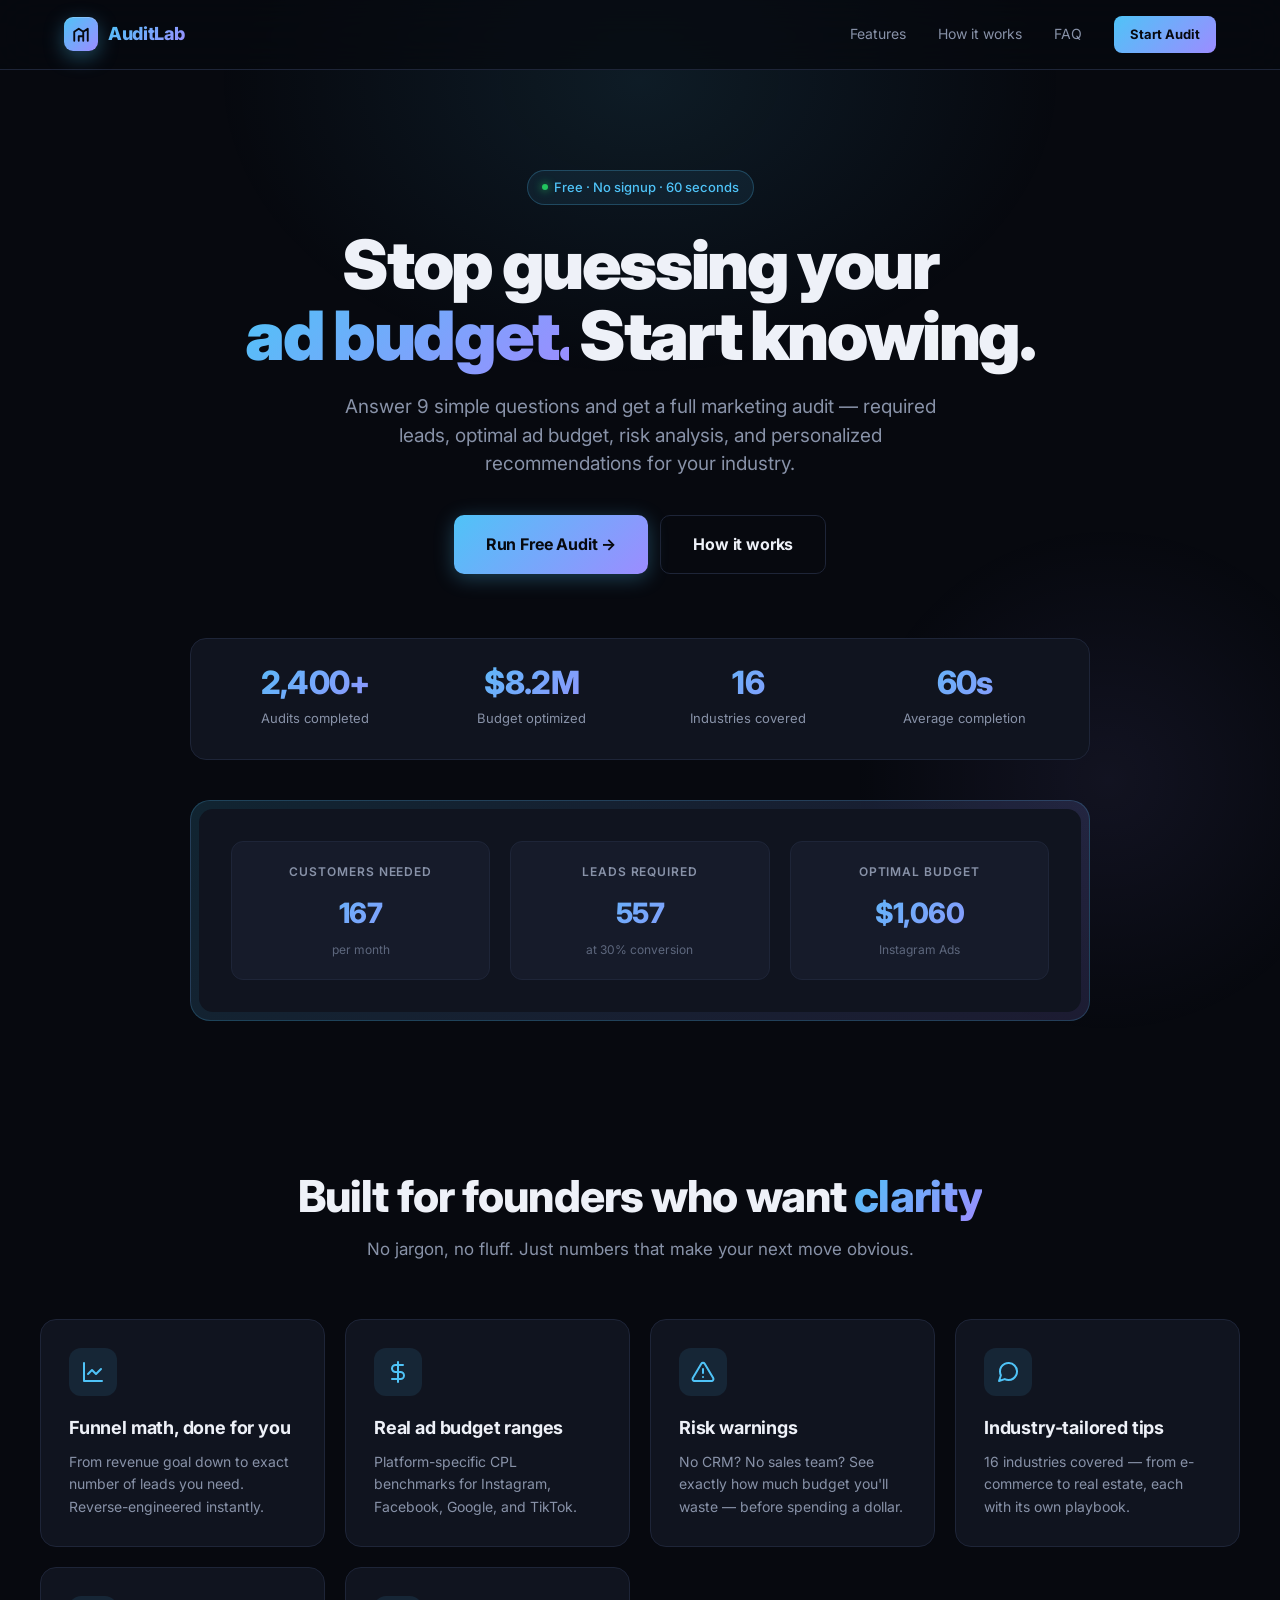
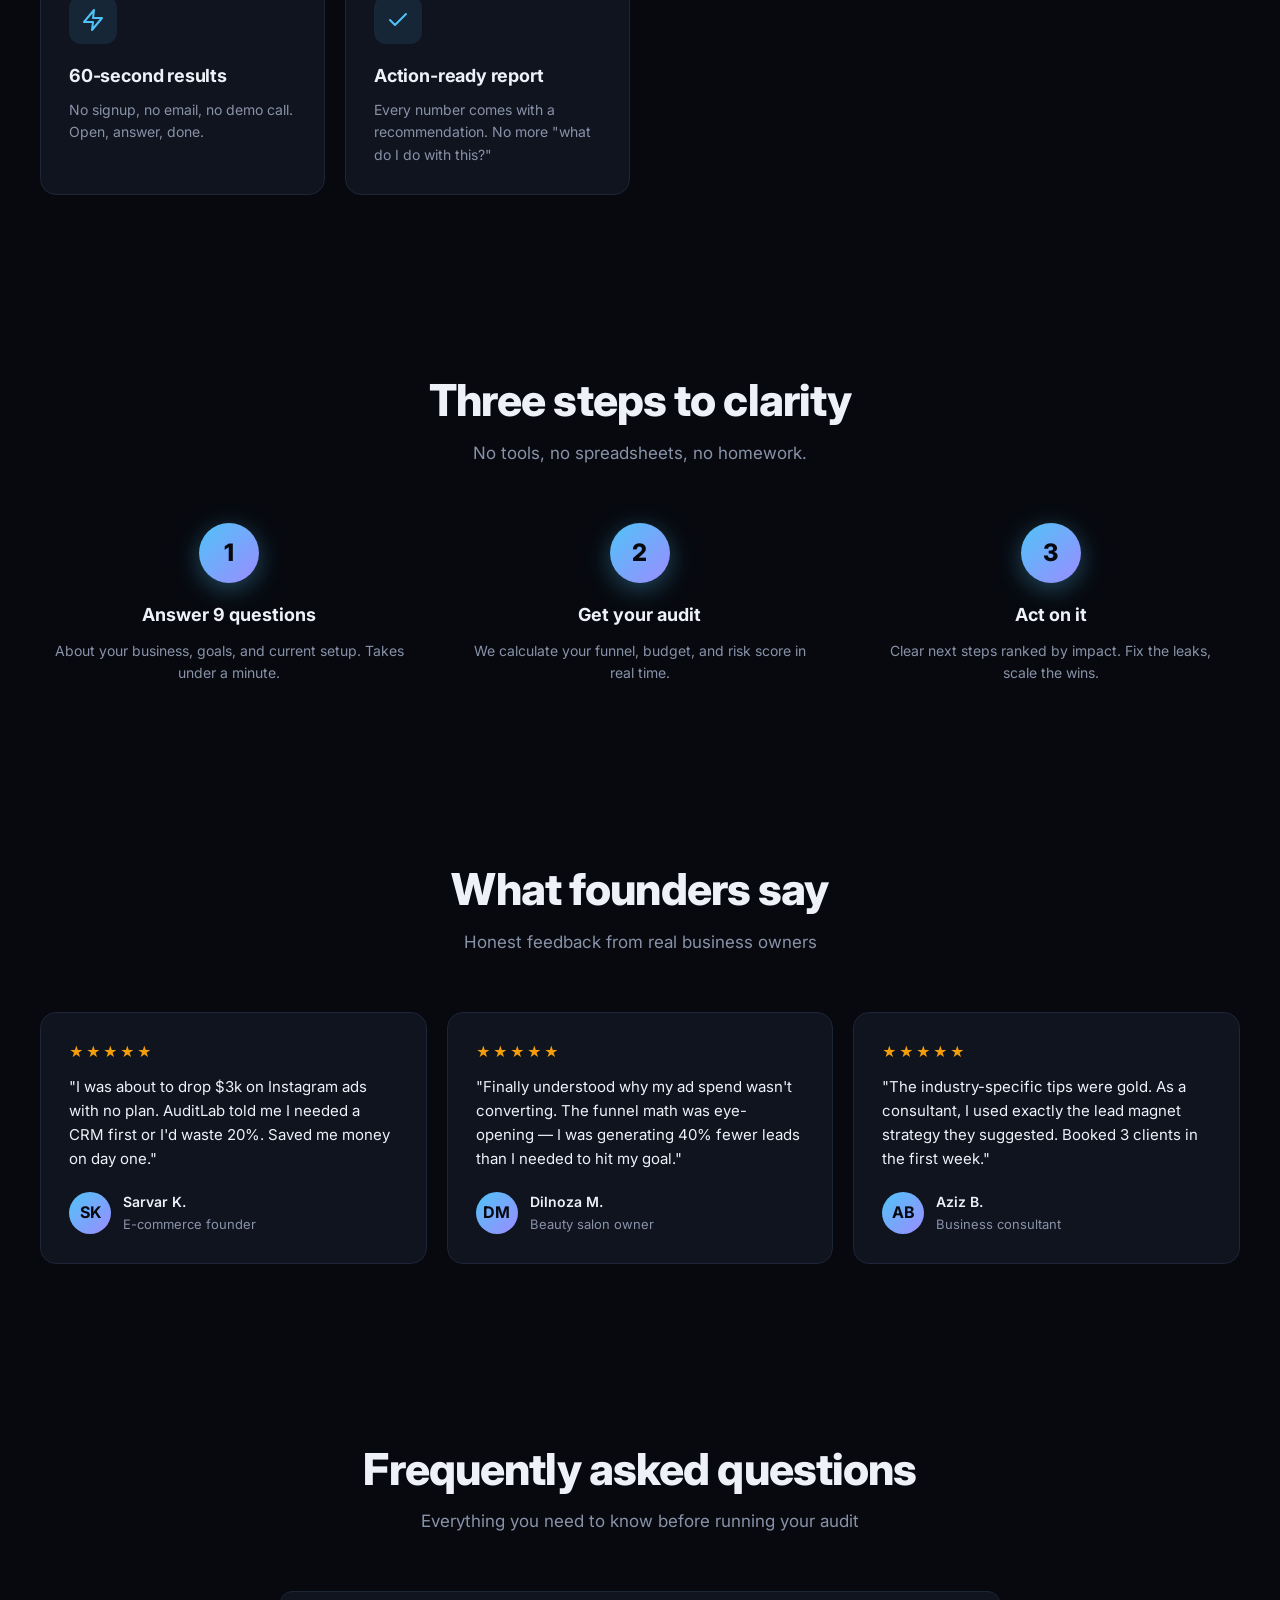
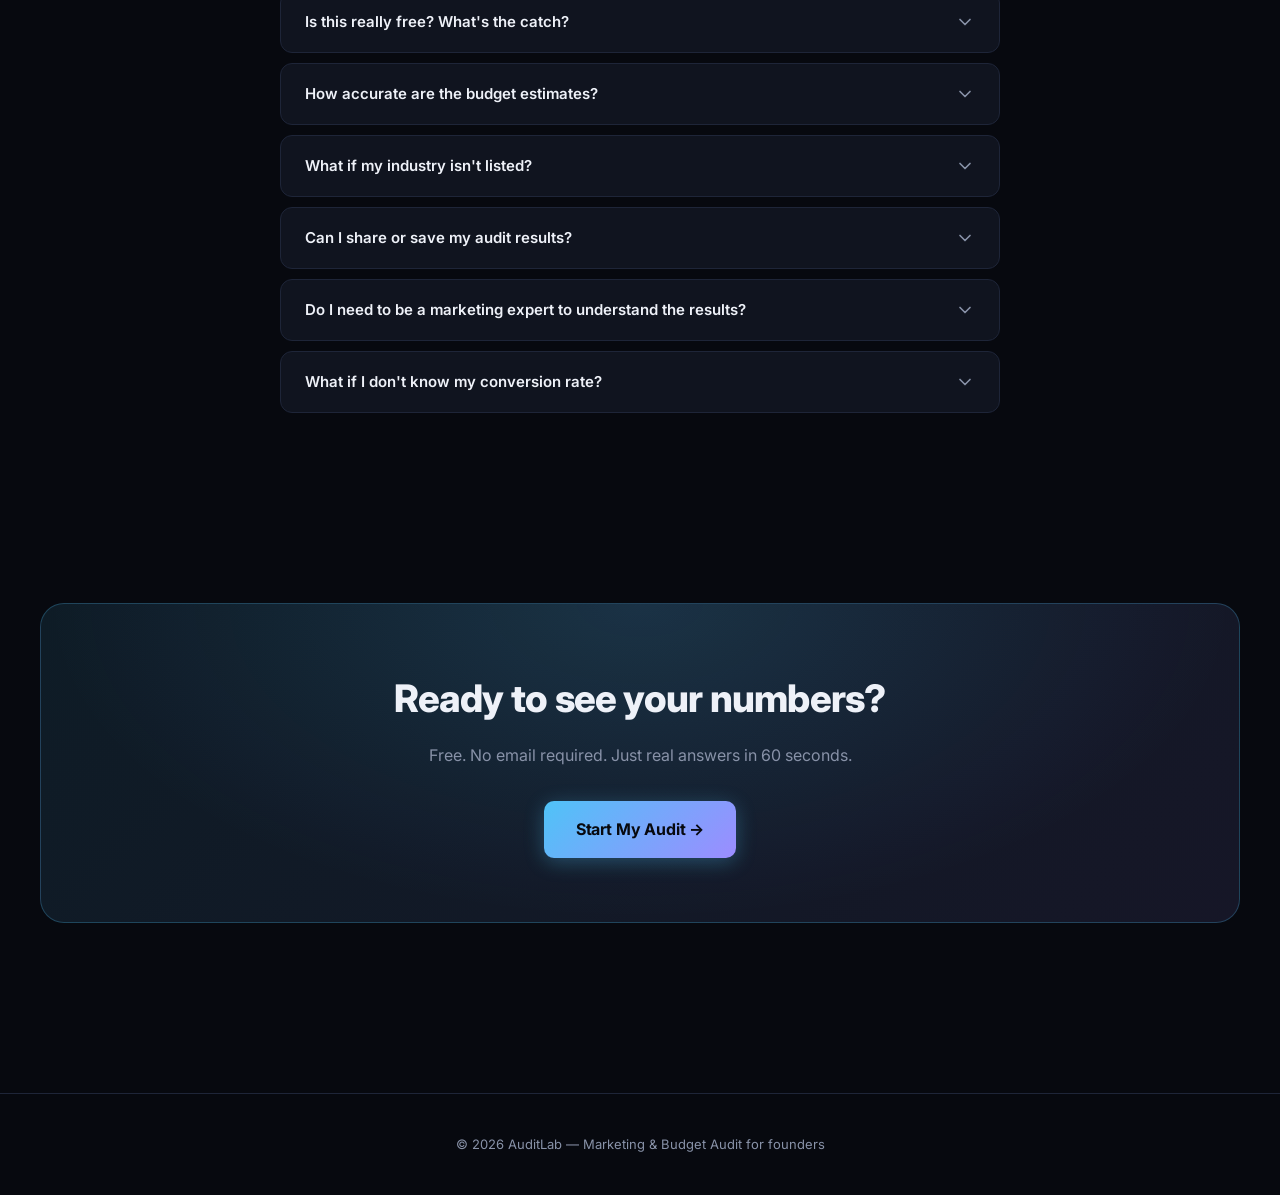
==== index.html @ 13e2a781 "Initial commit: AuditLab marketing audit tool" ====
<!DOCTYPE html>
<html lang="en">
<head>
<meta charset="UTF-8" />
<meta name="viewport" content="width=device-width, initial-scale=1.0" />
<title>AuditLab — Marketing & Budget Audit for Founders</title>
<meta name="description" content="Get a data-driven marketing audit in 60 seconds. Know exactly how many leads you need and what your ad budget should be." />
<link rel="stylesheet" href="styles.css" />
</head>
<body>

<header>
  <div class="nav">
    <a href="index.html" class="logo">
      <span class="logo-mark">
        <svg width="18" height="18" viewBox="0 0 24 24" fill="none">
          <path d="M3 21V9l6-4 6 4v12M9 21v-6h6v6M15 9l6-4v16" stroke="#07090f" stroke-width="2.5" stroke-linecap="round" stroke-linejoin="round"/>
        </svg>
      </span>
      <span class="logo-text">AuditLab</span>
    </a>
    <nav class="nav-links">
      <a href="#features">Features</a>
      <a href="#how">How it works</a>
      <a href="#faq">FAQ</a>
      <a href="audit.html" class="nav-cta">Start Audit</a>
    </nav>
  </div>
</header>

<section class="hero container">
  <span class="badge"><span class="badge-dot"></span>Free · No signup · 60 seconds</span>
  <h1>Stop guessing your<br/><span class="gradient-text">ad budget.</span> Start knowing.</h1>
  <p>Answer 9 simple questions and get a full marketing audit — required leads, optimal ad budget, risk analysis, and personalized recommendations for your industry.</p>
  <div class="hero-cta">
    <a href="audit.html" class="btn btn-lg">Run Free Audit →</a>
    <a href="#how" class="btn btn-ghost btn-lg">How it works</a>
  </div>

  <div class="stats-bar reveal">
    <div class="stat-item">
      <span class="stat-num">2,400+</span>
      <span class="stat-label">Audits completed</span>
    </div>
    <div class="stat-item">
      <span class="stat-num">$8.2M</span>
      <span class="stat-label">Budget optimized</span>
    </div>
    <div class="stat-item">
      <span class="stat-num">16</span>
      <span class="stat-label">Industries covered</span>
    </div>
    <div class="stat-item">
      <span class="stat-num">60s</span>
      <span class="stat-label">Average completion</span>
    </div>
  </div>

  <div class="hero-preview reveal">
    <div class="hero-preview-inner">
      <div class="preview-stat">
        <div class="preview-stat-label">Customers needed</div>
        <div class="preview-stat-value gradient">167</div>
        <div class="preview-stat-sub">per month</div>
      </div>
      <div class="preview-stat">
        <div class="preview-stat-label">Leads required</div>
        <div class="preview-stat-value gradient">557</div>
        <div class="preview-stat-sub">at 30% conversion</div>
      </div>
      <div class="preview-stat">
        <div class="preview-stat-label">Optimal budget</div>
        <div class="preview-stat-value gradient">$1,060</div>
        <div class="preview-stat-sub">Instagram Ads</div>
      </div>
    </div>
  </div>
</section>

<section id="features" class="section container">
  <div class="section-title reveal">
    <h2>Built for founders who want <span class="gradient-text">clarity</span></h2>
    <p>No jargon, no fluff. Just numbers that make your next move obvious.</p>
  </div>

  <div class="grid-3">
    <div class="feature-card reveal">
      <div class="feature-icon">
        <svg width="24" height="24" viewBox="0 0 24 24" fill="none"><path d="M3 3v18h18M7 14l4-4 4 4 5-5" stroke="currentColor" stroke-width="2" stroke-linecap="round" stroke-linejoin="round"/></svg>
      </div>
      <h3>Funnel math, done for you</h3>
      <p>From revenue goal down to exact number of leads you need. Reverse-engineered instantly.</p>
    </div>

    <div class="feature-card reveal">
      <div class="feature-icon">
        <svg width="24" height="24" viewBox="0 0 24 24" fill="none"><path d="M12 2v20M17 5H9.5a3.5 3.5 0 000 7h5a3.5 3.5 0 010 7H6" stroke="currentColor" stroke-width="2" stroke-linecap="round"/></svg>
      </div>
      <h3>Real ad budget ranges</h3>
      <p>Platform-specific CPL benchmarks for Instagram, Facebook, Google, and TikTok.</p>
    </div>

    <div class="feature-card reveal">
      <div class="feature-icon">
        <svg width="24" height="24" viewBox="0 0 24 24" fill="none"><path d="M12 9v4M12 17h.01M10.3 3.8L1.8 18a2 2 0 001.7 3h17a2 2 0 001.7-3L13.7 3.8a2 2 0 00-3.4 0z" stroke="currentColor" stroke-width="2" stroke-linecap="round" stroke-linejoin="round"/></svg>
      </div>
      <h3>Risk warnings</h3>
      <p>No CRM? No sales team? See exactly how much budget you'll waste — before spending a dollar.</p>
    </div>

    <div class="feature-card reveal">
      <div class="feature-icon">
        <svg width="24" height="24" viewBox="0 0 24 24" fill="none"><path d="M21 11.5a8.38 8.38 0 01-.9 3.8 8.5 8.5 0 01-7.6 4.7 8.38 8.38 0 01-3.8-.9L3 21l1.9-5.7a8.38 8.38 0 01-.9-3.8 8.5 8.5 0 014.7-7.6 8.38 8.38 0 013.8-.9h.5a8.48 8.48 0 018 8v.5z" stroke="currentColor" stroke-width="2" stroke-linecap="round" stroke-linejoin="round"/></svg>
      </div>
      <h3>Industry-tailored tips</h3>
      <p>16 industries covered — from e-commerce to real estate, each with its own playbook.</p>
    </div>

    <div class="feature-card reveal">
      <div class="feature-icon">
        <svg width="24" height="24" viewBox="0 0 24 24" fill="none"><path d="M13 2L3 14h9l-1 8 10-12h-9l1-8z" stroke="currentColor" stroke-width="2" stroke-linecap="round" stroke-linejoin="round"/></svg>
      </div>
      <h3>60-second results</h3>
      <p>No signup, no email, no demo call. Open, answer, done.</p>
    </div>

    <div class="feature-card reveal">
      <div class="feature-icon">
        <svg width="24" height="24" viewBox="0 0 24 24" fill="none"><path d="M20 6L9 17l-5-5" stroke="currentColor" stroke-width="2" stroke-linecap="round" stroke-linejoin="round"/></svg>
      </div>
      <h3>Action-ready report</h3>
      <p>Every number comes with a recommendation. No more "what do I do with this?"</p>
    </div>
  </div>
</section>

<section id="how" class="section container">
  <div class="section-title reveal">
    <h2>Three steps to clarity</h2>
    <p>No tools, no spreadsheets, no homework.</p>
  </div>

  <div class="steps">
    <div class="step reveal">
      <div class="step-num">1</div>
      <h3>Answer 9 questions</h3>
      <p>About your business, goals, and current setup. Takes under a minute.</p>
    </div>
    <div class="step reveal">
      <div class="step-num">2</div>
      <h3>Get your audit</h3>
      <p>We calculate your funnel, budget, and risk score in real time.</p>
    </div>
    <div class="step reveal">
      <div class="step-num">3</div>
      <h3>Act on it</h3>
      <p>Clear next steps ranked by impact. Fix the leaks, scale the wins.</p>
    </div>
  </div>
</section>

<section class="section container">
  <div class="section-title reveal">
    <h2>What founders say</h2>
    <p>Honest feedback from real business owners</p>
  </div>

  <div class="testimonials">
    <div class="testimonial reveal">
      <div class="stars">★★★★★</div>
      <p class="testimonial-text">"I was about to drop $3k on Instagram ads with no plan. AuditLab told me I needed a CRM first or I'd waste 20%. Saved me money on day one."</p>
      <div class="testimonial-author">
        <div class="avatar">SK</div>
        <div>
          <div class="author-name">Sarvar K.</div>
          <div class="author-title">E-commerce founder</div>
        </div>
      </div>
    </div>

    <div class="testimonial reveal">
      <div class="stars">★★★★★</div>
      <p class="testimonial-text">"Finally understood why my ad spend wasn't converting. The funnel math was eye-opening — I was generating 40% fewer leads than I needed to hit my goal."</p>
      <div class="testimonial-author">
        <div class="avatar">DM</div>
        <div>
          <div class="author-name">Dilnoza M.</div>
          <div class="author-title">Beauty salon owner</div>
        </div>
      </div>
    </div>

    <div class="testimonial reveal">
      <div class="stars">★★★★★</div>
      <p class="testimonial-text">"The industry-specific tips were gold. As a consultant, I used exactly the lead magnet strategy they suggested. Booked 3 clients in the first week."</p>
      <div class="testimonial-author">
        <div class="avatar">AB</div>
        <div>
          <div class="author-name">Aziz B.</div>
          <div class="author-title">Business consultant</div>
        </div>
      </div>
    </div>
  </div>
</section>

<section id="faq" class="section container container-md">
  <div class="section-title reveal">
    <h2>Frequently asked questions</h2>
    <p>Everything you need to know before running your audit</p>
  </div>

  <div class="faq-list">
    <div class="faq-item">
      <div class="faq-q">
        <span>Is this really free? What's the catch?</span>
        <svg class="faq-icon" width="20" height="20" viewBox="0 0 24 24" fill="none"><path d="M6 9l6 6 6-6" stroke="currentColor" stroke-width="2" stroke-linecap="round" stroke-linejoin="round"/></svg>
      </div>
      <div class="faq-a">Yes, 100% free. No email gate, no upsell. The audit is our way of introducing you to data-driven marketing — we may offer paid services later, but the audit itself will always be free.</div>
    </div>

    <div class="faq-item">
      <div class="faq-q">
        <span>How accurate are the budget estimates?</span>
        <svg class="faq-icon" width="20" height="20" viewBox="0 0 24 24" fill="none"><path d="M6 9l6 6 6-6" stroke="currentColor" stroke-width="2" stroke-linecap="round" stroke-linejoin="round"/></svg>
      </div>
      <div class="faq-a">We use platform-specific CPL (cost-per-lead) ranges based on 2024-2025 industry benchmarks across Instagram, Facebook, Google Ads, and TikTok. Your real numbers will depend on targeting, creative quality, and offer — but the ranges we give are solid starting points.</div>
    </div>

    <div class="faq-item">
      <div class="faq-q">
        <span>What if my industry isn't listed?</span>
        <svg class="faq-icon" width="20" height="20" viewBox="0 0 24 24" fill="none"><path d="M6 9l6 6 6-6" stroke="currentColor" stroke-width="2" stroke-linecap="round" stroke-linejoin="round"/></svg>
      </div>
      <div class="faq-a">Select "Other" — the funnel math and budget calculations still apply universally. The tips will be more general but the core numbers will still be accurate for your goal.</div>
    </div>

    <div class="faq-item">
      <div class="faq-q">
        <span>Can I share or save my audit results?</span>
        <svg class="faq-icon" width="20" height="20" viewBox="0 0 24 24" fill="none"><path d="M6 9l6 6 6-6" stroke="currentColor" stroke-width="2" stroke-linecap="round" stroke-linejoin="round"/></svg>
      </div>
      <div class="faq-a">Yes. On the results page you can print or save as PDF using your browser's built-in print function. We're working on a shareable link feature for a future update.</div>
    </div>

    <div class="faq-item">
      <div class="faq-q">
        <span>Do I need to be a marketing expert to understand the results?</span>
        <svg class="faq-icon" width="20" height="20" viewBox="0 0 24 24" fill="none"><path d="M6 9l6 6 6-6" stroke="currentColor" stroke-width="2" stroke-linecap="round" stroke-linejoin="round"/></svg>
      </div>
      <div class="faq-a">Not at all. We explain every number in plain English — what it means, why it matters, and what to do about it. If you know your revenue goal and your average sale, you're ready.</div>
    </div>

    <div class="faq-item">
      <div class="faq-q">
        <span>What if I don't know my conversion rate?</span>
        <svg class="faq-icon" width="20" height="20" viewBox="0 0 24 24" fill="none"><path d="M6 9l6 6 6-6" stroke="currentColor" stroke-width="2" stroke-linecap="round" stroke-linejoin="round"/></svg>
      </div>
      <div class="faq-a">Start with an estimate: online businesses average 2-5%, service businesses 20-40%, high-ticket B2B 10-20%. You can run the audit multiple times with different numbers to see how your budget shifts.</div>
    </div>
  </div>
</section>

<section class="section container">
  <div class="cta-box reveal">
    <h2>Ready to see your numbers?</h2>
    <p>Free. No email required. Just real answers in 60 seconds.</p>
    <a href="audit.html" class="btn btn-lg">Start My Audit →</a>
  </div>
</section>

<footer>
  <div class="container">
    © 2026 AuditLab — Marketing & Budget Audit for founders
  </div>
</footer>

<script>
  // Scroll reveal
  const observer = new IntersectionObserver((entries) => {
    entries.forEach(e => {
      if (e.isIntersecting) {
        e.target.classList.add('visible');
        observer.unobserve(e.target);
      }
    });
  }, { threshold: 0.12 });
  document.querySelectorAll('.reveal').forEach(el => observer.observe(el));

  // FAQ accordion
  document.querySelectorAll('.faq-item').forEach(item => {
    item.querySelector('.faq-q').addEventListener('click', () => {
      const wasOpen = item.classList.contains('open');
      document.querySelectorAll('.faq-item').forEach(i => i.classList.remove('open'));
      if (!wasOpen) item.classList.add('open');
    });
  });
</script>

</body>
</html>
---- styles.css ----
@import url('https://fonts.googleapis.com/css2?family=Inter:wght@400;500;600;700;800;900&display=swap');

* { box-sizing: border-box; margin: 0; padding: 0; }

:root {
  --bg: #07090f;
  --bg-card: #10141f;
  --bg-elevated: #161b2a;
  --bg-input: #0c111c;
  --border: #1e2538;
  --border-hover: #2a3350;
  --border-focus: #4fc3f7;
  --text: #eef1f8;
  --text-muted: #8892a8;
  --text-dim: #5d677d;
  --primary: #4fc3f7;
  --primary-dark: #29b6f6;
  --accent: #9c8cff;
  --accent-pink: #ff6b9d;
  --success: #22c55e;
  --warning: #f59e0b;
  --danger: #ef4444;
  --gradient: linear-gradient(135deg, #4fc3f7 0%, #9c8cff 100%);
  --gradient-warm: linear-gradient(135deg, #ff6b9d 0%, #f59e0b 100%);
}

html { scroll-behavior: smooth; }

body {
  font-family: 'Inter', -apple-system, BlinkMacSystemFont, sans-serif;
  background: var(--bg);
  color: var(--text);
  min-height: 100vh;
  line-height: 1.6;
  -webkit-font-smoothing: antialiased;
  -moz-osx-font-smoothing: grayscale;
  overflow-x: hidden;
}

a { color: inherit; text-decoration: none; }
button { font-family: inherit; }

/* Background ambient lights */
body::before {
  content: "";
  position: fixed;
  top: -30%;
  left: 50%;
  transform: translateX(-50%);
  width: 1000px;
  height: 700px;
  background: radial-gradient(ellipse at center, rgba(79, 195, 247, 0.1), transparent 60%);
  pointer-events: none;
  z-index: 0;
}
body::after {
  content: "";
  position: fixed;
  bottom: -20%;
  right: -10%;
  width: 600px;
  height: 600px;
  background: radial-gradient(circle, rgba(156, 140, 255, 0.08), transparent 60%);
  pointer-events: none;
  z-index: 0;
}

/* Header */
header {
  position: sticky;
  top: 0;
  background: rgba(7, 9, 15, 0.7);
  backdrop-filter: blur(20px);
  -webkit-backdrop-filter: blur(20px);
  border-bottom: 1px solid var(--border);
  z-index: 100;
}

.nav {
  max-width: 1200px;
  margin: 0 auto;
  padding: 16px 24px;
  display: flex;
  align-items: center;
  justify-content: space-between;
}

.logo {
  display: flex;
  align-items: center;
  gap: 10px;
  font-weight: 800;
  font-size: 18px;
  letter-spacing: -0.02em;
}

.logo-mark {
  width: 34px;
  height: 34px;
  border-radius: 9px;
  background: var(--gradient);
  display: flex;
  align-items: center;
  justify-content: center;
  box-shadow: 0 6px 20px rgba(79, 195, 247, 0.35), inset 0 1px 0 rgba(255, 255, 255, 0.2);
}

.logo-text {
  background: var(--gradient);
  -webkit-background-clip: text;
  -webkit-text-fill-color: transparent;
  background-clip: text;
}

.nav-links { display: flex; gap: 32px; font-size: 14px; color: var(--text-muted); align-items: center; }
.nav-links a { transition: color 0.15s; }
.nav-links a:hover { color: var(--text); }
.nav-cta {
  padding: 8px 16px;
  background: var(--gradient);
  color: #07090f !important;
  border-radius: 8px;
  font-weight: 700;
  font-size: 13px;
  transition: transform 0.15s;
}
.nav-cta:hover { transform: translateY(-1px); color: #07090f !important; }

/* Container */
.container {
  max-width: 1200px;
  margin: 0 auto;
  padding: 0 24px;
  position: relative;
  z-index: 1;
}

.container-sm { max-width: 720px; }
.container-md { max-width: 960px; }

/* Buttons */
.btn {
  display: inline-flex;
  align-items: center;
  justify-content: center;
  gap: 8px;
  padding: 13px 26px;
  background: var(--gradient);
  color: #07090f;
  border: none;
  border-radius: 10px;
  font-size: 15px;
  font-weight: 700;
  cursor: pointer;
  transition: transform 0.15s, box-shadow 0.15s;
  font-family: inherit;
  box-shadow: 0 4px 20px rgba(79, 195, 247, 0.3);
  letter-spacing: -0.01em;
}
.btn:hover { transform: translateY(-2px); box-shadow: 0 10px 30px rgba(79, 195, 247, 0.45); }
.btn:active { transform: translateY(0); }
.btn:disabled { opacity: 0.4; cursor: not-allowed; transform: none; box-shadow: none; }

.btn-lg { padding: 16px 32px; font-size: 16px; }

.btn-ghost {
  background: transparent;
  color: var(--text);
  border: 1px solid var(--border);
  box-shadow: none;
}
.btn-ghost:hover { border-color: var(--primary); background: rgba(79, 195, 247, 0.06); }

.btn-block { width: 100%; }

/* Cards */
.card {
  background: var(--bg-card);
  border: 1px solid var(--border);
  border-radius: 16px;
  padding: 32px;
}

/* LANDING ================================================= */
.hero {
  padding: 100px 0 60px;
  text-align: center;
}

.badge {
  display: inline-flex;
  align-items: center;
  gap: 6px;
  padding: 6px 14px;
  background: rgba(79, 195, 247, 0.08);
  border: 1px solid rgba(79, 195, 247, 0.25);
  border-radius: 100px;
  font-size: 13px;
  color: var(--primary);
  margin-bottom: 24px;
  font-weight: 500;
}
.badge-dot {
  width: 6px;
  height: 6px;
  border-radius: 50%;
  background: var(--success);
  box-shadow: 0 0 8px var(--success);
  animation: pulse 2s infinite;
}
@keyframes pulse {
  0%, 100% { opacity: 1; }
  50% { opacity: 0.5; }
}

.hero h1 {
  font-size: clamp(40px, 7vw, 68px);
  line-height: 1.05;
  font-weight: 900;
  margin-bottom: 22px;
  letter-spacing: -0.035em;
}

.gradient-text {
  background: var(--gradient);
  -webkit-background-clip: text;
  -webkit-text-fill-color: transparent;
  background-clip: text;
}

.hero p {
  font-size: 19px;
  color: var(--text-muted);
  max-width: 620px;
  margin: 0 auto 36px;
  line-height: 1.5;
}

.hero-cta { display: flex; gap: 12px; justify-content: center; flex-wrap: wrap; margin-bottom: 64px; }

/* Stats bar */
.stats-bar {
  display: grid;
  grid-template-columns: repeat(auto-fit, minmax(180px, 1fr));
  gap: 24px;
  max-width: 900px;
  margin: 0 auto 40px;
  padding: 28px;
  background: var(--bg-card);
  border: 1px solid var(--border);
  border-radius: 16px;
}
.stat-item { text-align: center; }
.stat-num {
  font-size: 32px;
  font-weight: 800;
  background: var(--gradient);
  -webkit-background-clip: text;
  -webkit-text-fill-color: transparent;
  background-clip: text;
  letter-spacing: -0.02em;
  display: block;
  line-height: 1;
  margin-bottom: 6px;
}
.stat-label { color: var(--text-muted); font-size: 13px; }

/* Hero preview card */
.hero-preview {
  max-width: 900px;
  margin: 0 auto;
  padding: 8px;
  background: linear-gradient(135deg, rgba(79, 195, 247, 0.15), rgba(156, 140, 255, 0.15));
  border-radius: 20px;
  border: 1px solid rgba(79, 195, 247, 0.2);
}
.hero-preview-inner {
  background: var(--bg-card);
  border-radius: 14px;
  padding: 32px;
  display: grid;
  grid-template-columns: repeat(auto-fit, minmax(220px, 1fr));
  gap: 20px;
}
.preview-stat {
  padding: 20px;
  background: var(--bg-elevated);
  border: 1px solid var(--border);
  border-radius: 12px;
}
.preview-stat-label { color: var(--text-muted); font-size: 12px; text-transform: uppercase; letter-spacing: 0.08em; margin-bottom: 10px; font-weight: 600; }
.preview-stat-value { font-size: 28px; font-weight: 800; letter-spacing: -0.02em; }
.preview-stat-value.gradient { background: var(--gradient); -webkit-background-clip: text; -webkit-text-fill-color: transparent; background-clip: text; }
.preview-stat-sub { color: var(--text-dim); font-size: 12px; margin-top: 4px; }

/* Sections */
.section { padding: 90px 0; }
.section-sm { padding: 60px 0; }

.section-title { text-align: center; margin-bottom: 56px; }
.section-title h2 {
  font-size: clamp(30px, 4.5vw, 44px);
  font-weight: 800;
  margin-bottom: 14px;
  letter-spacing: -0.02em;
  line-height: 1.15;
}
.section-title p { color: var(--text-muted); font-size: 17px; max-width: 600px; margin: 0 auto; }

.grid-3 {
  display: grid;
  grid-template-columns: repeat(auto-fit, minmax(280px, 1fr));
  gap: 20px;
}

.feature-card {
  background: var(--bg-card);
  border: 1px solid var(--border);
  border-radius: 16px;
  padding: 28px;
  transition: transform 0.25s, border-color 0.25s, box-shadow 0.25s;
  position: relative;
  overflow: hidden;
}
.feature-card::before {
  content: "";
  position: absolute;
  inset: 0;
  background: radial-gradient(circle at top right, rgba(79, 195, 247, 0.05), transparent 50%);
  opacity: 0;
  transition: opacity 0.25s;
  pointer-events: none;
}
.feature-card:hover { transform: translateY(-4px); border-color: var(--border-hover); box-shadow: 0 20px 40px rgba(0,0,0,0.3); }
.feature-card:hover::before { opacity: 1; }

.feature-icon {
  width: 48px;
  height: 48px;
  border-radius: 12px;
  background: rgba(79, 195, 247, 0.1);
  display: flex;
  align-items: center;
  justify-content: center;
  margin-bottom: 18px;
  color: var(--primary);
}

.feature-card h3 { font-size: 18px; margin-bottom: 8px; font-weight: 700; letter-spacing: -0.01em; }
.feature-card p { color: var(--text-muted); font-size: 14px; }

/* Steps */
.steps {
  display: grid;
  grid-template-columns: repeat(auto-fit, minmax(240px, 1fr));
  gap: 32px;
  position: relative;
}
.step { text-align: center; padding: 0 12px; }
.step-num {
  width: 60px;
  height: 60px;
  border-radius: 50%;
  background: var(--gradient);
  color: #07090f;
  display: inline-flex;
  align-items: center;
  justify-content: center;
  font-size: 24px;
  font-weight: 800;
  margin-bottom: 18px;
  box-shadow: 0 6px 24px rgba(79, 195, 247, 0.35);
}
.step h3 { margin-bottom: 10px; font-weight: 700; font-size: 18px; }
.step p { color: var(--text-muted); font-size: 14px; }

/* Testimonials */
.testimonials {
  display: grid;
  grid-template-columns: repeat(auto-fit, minmax(300px, 1fr));
  gap: 20px;
}
.testimonial {
  background: var(--bg-card);
  border: 1px solid var(--border);
  border-radius: 16px;
  padding: 28px;
}
.testimonial-text {
  font-size: 15px;
  margin-bottom: 20px;
  color: var(--text);
  line-height: 1.6;
}
.testimonial-author { display: flex; align-items: center; gap: 12px; }
.avatar {
  width: 42px;
  height: 42px;
  border-radius: 50%;
  background: var(--gradient);
  display: flex;
  align-items: center;
  justify-content: center;
  font-weight: 700;
  color: #07090f;
}
.author-name { font-weight: 600; font-size: 14px; }
.author-title { color: var(--text-muted); font-size: 13px; }
.stars { color: var(--warning); margin-bottom: 12px; font-size: 14px; letter-spacing: 2px; }

/* FAQ */
.faq-list { max-width: 720px; margin: 0 auto; }
.faq-item {
  background: var(--bg-card);
  border: 1px solid var(--border);
  border-radius: 12px;
  margin-bottom: 10px;
  overflow: hidden;
  transition: border-color 0.2s;
}
.faq-item:hover { border-color: var(--border-hover); }
.faq-item.open { border-color: var(--primary); }
.faq-q {
  padding: 18px 24px;
  display: flex;
  justify-content: space-between;
  align-items: center;
  cursor: pointer;
  font-weight: 600;
  font-size: 15px;
  user-select: none;
  gap: 16px;
}
.faq-icon {
  transition: transform 0.25s;
  color: var(--text-muted);
  flex-shrink: 0;
}
.faq-item.open .faq-icon { transform: rotate(180deg); color: var(--primary); }
.faq-a {
  max-height: 0;
  overflow: hidden;
  transition: max-height 0.3s ease, padding 0.3s ease;
  padding: 0 24px;
  color: var(--text-muted);
  font-size: 14.5px;
  line-height: 1.65;
}
.faq-item.open .faq-a { max-height: 300px; padding: 0 24px 20px; }

/* CTA section */
.cta-box {
  background: linear-gradient(135deg, rgba(79, 195, 247, 0.1), rgba(156, 140, 255, 0.1));
  border: 1px solid rgba(79, 195, 247, 0.25);
  border-radius: 24px;
  padding: 64px 32px;
  text-align: center;
  position: relative;
  overflow: hidden;
}
.cta-box::before {
  content: "";
  position: absolute;
  inset: 0;
  background: radial-gradient(ellipse at center top, rgba(79, 195, 247, 0.15), transparent 70%);
  pointer-events: none;
}
.cta-box > * { position: relative; }
.cta-box h2 { font-size: clamp(28px, 4vw, 38px); margin-bottom: 14px; font-weight: 800; letter-spacing: -0.02em; }
.cta-box p { color: var(--text-muted); margin-bottom: 32px; font-size: 16px; }

/* Footer */
footer {
  border-top: 1px solid var(--border);
  padding: 40px 24px;
  text-align: center;
  color: var(--text-muted);
  font-size: 13px;
  margin-top: 80px;
}

/* Scroll animations */
.reveal {
  opacity: 0;
  transform: translateY(24px);
  transition: opacity 0.6s ease, transform 0.6s ease;
}
.reveal.visible { opacity: 1; transform: translateY(0); }

/* AUDIT WIZARD ============================================ */
.audit-wrap { padding: 48px 0 80px; }
.audit-header { text-align: center; margin-bottom: 32px; }
.audit-header h1 { font-size: 30px; margin-bottom: 8px; letter-spacing: -0.02em; font-weight: 800; }
.audit-header p { color: var(--text-muted); font-size: 15px; }

.progress-wrap {
  display: flex;
  align-items: center;
  gap: 14px;
  margin-bottom: 28px;
}
.progress-bar {
  flex: 1;
  height: 8px;
  background: var(--border);
  border-radius: 100px;
  overflow: hidden;
}
.progress-fill {
  height: 100%;
  background: var(--gradient);
  transition: width 0.4s cubic-bezier(0.4, 0, 0.2, 1);
  width: 0%;
  box-shadow: 0 0 12px rgba(79, 195, 247, 0.5);
}
.progress-label {
  font-size: 13px;
  color: var(--text-muted);
  font-weight: 600;
  min-width: 40px;
  text-align: right;
}

.wizard-step {
  display: none;
  animation: fadeSlide 0.4s ease;
}
.wizard-step.active { display: block; }

@keyframes fadeSlide {
  from { opacity: 0; transform: translateX(16px); }
  to { opacity: 1; transform: translateX(0); }
}

.step-emoji { font-size: 40px; margin-bottom: 16px; display: block; }
.step-title { font-size: 22px; font-weight: 700; margin-bottom: 8px; letter-spacing: -0.01em; }
.step-desc { color: var(--text-muted); font-size: 14.5px; margin-bottom: 24px; }

label.q-label {
  display: block;
  font-weight: 600;
  margin-bottom: 10px;
  font-size: 14px;
  color: var(--text);
}

input, select {
  width: 100%;
  padding: 14px 16px;
  background: var(--bg-input);
  border: 1px solid var(--border);
  border-radius: 10px;
  color: var(--text);
  font-size: 15px;
  font-family: inherit;
  transition: border-color 0.15s, box-shadow 0.15s;
}
input:focus, select:focus {
  outline: none;
  border-color: var(--primary);
  box-shadow: 0 0 0 3px rgba(79, 195, 247, 0.15);
}

.radio-group { display: flex; gap: 10px; flex-wrap: wrap; }
.radio-group input[type="radio"] { display: none; }
.radio-group label {
  flex: 1;
  min-width: 120px;
  padding: 14px;
  background: var(--bg-input);
  border: 1px solid var(--border);
  border-radius: 10px;
  text-align: center;
  cursor: pointer;
  font-weight: 500;
  font-size: 14px;
  transition: all 0.15s;
}
.radio-group label:hover { border-color: var(--border-hover); }
.radio-group input[type="radio"]:checked + label {
  background: rgba(79, 195, 247, 0.12);
  border-color: var(--primary);
  color: var(--primary);
  box-shadow: 0 0 0 3px rgba(79, 195, 247, 0.1);
}

.options-grid {
  display: grid;
  grid-template-columns: repeat(auto-fit, minmax(140px, 1fr));
  gap: 10px;
}
.options-grid input[type="radio"] { display: none; }
.options-grid label {
  padding: 16px 12px;
  background: var(--bg-input);
  border: 1px solid var(--border);
  border-radius: 10px;
  text-align: center;
  cursor: pointer;
  font-weight: 500;
  font-size: 14px;
  transition: all 0.15s;
  display: flex;
  flex-direction: column;
  align-items: center;
  gap: 6px;
}
.options-grid label:hover { border-color: var(--border-hover); }
.options-grid input[type="radio"]:checked + label {
  background: rgba(79, 195, 247, 0.12);
  border-color: var(--primary);
  color: var(--primary);
  box-shadow: 0 0 0 3px rgba(79, 195, 247, 0.1);
}
.option-icon { font-size: 24px; }

.wizard-nav {
  display: flex;
  gap: 12px;
  margin-top: 28px;
}
.wizard-nav button { flex: 1; }

/* RESULTS ================================================= */
.results-header { text-align: center; padding: 48px 0 24px; }
.results-header h1 { font-size: 34px; margin-bottom: 8px; letter-spacing: -0.02em; font-weight: 800; }
.results-header p { color: var(--text-muted); }

/* Score card */
.score-hero {
  background: linear-gradient(135deg, rgba(79, 195, 247, 0.08), rgba(156, 140, 255, 0.08));
  border: 1px solid var(--border);
  border-radius: 20px;
  padding: 36px;
  margin-bottom: 20px;
  display: grid;
  grid-template-columns: auto 1fr;
  gap: 32px;
  align-items: center;
}
.score-ring {
  width: 140px;
  height: 140px;
  position: relative;
}
.score-ring svg { transform: rotate(-90deg); }
.score-ring-bg { stroke: var(--border); fill: none; }
.score-ring-fill { fill: none; stroke-linecap: round; transition: stroke-dashoffset 1.2s cubic-bezier(0.4, 0, 0.2, 1); }
.score-text {
  position: absolute;
  inset: 0;
  display: flex;
  flex-direction: column;
  align-items: center;
  justify-content: center;
}
.score-grade { font-size: 48px; font-weight: 900; line-height: 1; letter-spacing: -0.03em; }
.score-label { font-size: 11px; color: var(--text-muted); text-transform: uppercase; letter-spacing: 0.1em; margin-top: 4px; font-weight: 600; }
.score-info h2 { font-size: 22px; font-weight: 700; margin-bottom: 8px; letter-spacing: -0.01em; }
.score-info p { color: var(--text-muted); font-size: 14.5px; }

.result-grid {
  display: grid;
  grid-template-columns: repeat(auto-fit, minmax(320px, 1fr));
  gap: 16px;
  margin-bottom: 16px;
}

.result-card {
  background: var(--bg-card);
  border: 1px solid var(--border);
  border-radius: 16px;
  padding: 26px;
}

.result-card-title {
  font-size: 12px;
  font-weight: 700;
  margin-bottom: 18px;
  padding-bottom: 14px;
  border-bottom: 1px solid var(--border);
  color: var(--text-muted);
  text-transform: uppercase;
  letter-spacing: 0.08em;
  display: flex;
  align-items: center;
  gap: 8px;
}
.result-card-title svg { color: var(--primary); }

.result-row {
  display: flex;
  justify-content: space-between;
  align-items: center;
  padding: 9px 0;
  font-size: 14px;
  gap: 12px;
}
.result-row .label { color: var(--text-muted); }
.result-row .value { font-weight: 600; text-align: right; }

.big-stat { text-align: center; padding: 16px 0 8px; }
.big-stat .num {
  font-size: 44px;
  font-weight: 800;
  background: var(--gradient);
  -webkit-background-clip: text;
  -webkit-text-fill-color: transparent;
  background-clip: text;
  line-height: 1;
  margin-bottom: 8px;
  letter-spacing: -0.02em;
}
.big-stat .desc { color: var(--text-muted); font-size: 13px; }

/* Funnel chart */
.funnel-chart { display: flex; flex-direction: column; gap: 6px; margin-top: 16px; }
.funnel-stage { position: relative; }
.funnel-bar {
  background: var(--gradient);
  color: #07090f;
  padding: 14px 18px;
  border-radius: 8px;
  font-weight: 700;
  font-size: 14px;
  display: flex;
  justify-content: space-between;
  align-items: center;
  margin: 0 auto;
  transition: width 1s cubic-bezier(0.4, 0, 0.2, 1);
  box-shadow: 0 2px 10px rgba(79, 195, 247, 0.2);
}
.funnel-bar .stage-label { font-weight: 700; }
.funnel-bar .stage-num { font-weight: 800; }
.funnel-arrow { color: var(--text-dim); text-align: center; font-size: 12px; margin: -2px 0; }

/* Budget bar chart */
.budget-chart { margin-top: 16px; }
.budget-row { margin-bottom: 12px; }
.budget-row:last-child { margin-bottom: 0; }
.budget-row-head { display: flex; justify-content: space-between; margin-bottom: 6px; font-size: 13px; }
.budget-row-head .label { color: var(--text-muted); }
.budget-row-head .amount { font-weight: 700; }
.budget-bar-bg {
  height: 10px;
  background: var(--bg-input);
  border-radius: 100px;
  overflow: hidden;
}
.budget-bar-fill {
  height: 100%;
  border-radius: 100px;
  transition: width 1s cubic-bezier(0.4, 0, 0.2, 1);
  width: 0%;
}
.budget-bar-fill.min { background: rgba(79, 195, 247, 0.4); }
.budget-bar-fill.optimal { background: var(--gradient); }
.budget-bar-fill.real { background: var(--gradient-warm); }

.tag {
  display: inline-block;
  padding: 3px 10px;
  border-radius: 6px;
  font-size: 12px;
  font-weight: 700;
}
.tag-yes { background: rgba(34, 197, 94, 0.12); color: var(--success); }
.tag-no { background: rgba(239, 68, 68, 0.12); color: var(--danger); }
.tag-risk-low { background: rgba(34, 197, 94, 0.12); color: var(--success); }
.tag-risk-medium { background: rgba(245, 158, 11, 0.12); color: var(--warning); }
.tag-risk-high { background: rgba(239, 68, 68, 0.12); color: var(--danger); }

.alert {
  padding: 14px 16px;
  border-radius: 10px;
  margin-bottom: 10px;
  font-size: 14px;
  display: flex;
  gap: 12px;
  align-items: flex-start;
  line-height: 1.5;
}
.alert:last-child { margin-bottom: 0; }
.alert-warning { background: rgba(245, 158, 11, 0.07); border-left: 3px solid var(--warning); }
.alert-success { background: rgba(34, 197, 94, 0.06); border-left: 3px solid var(--success); }
.alert-icon { flex-shrink: 0; font-size: 18px; }

.action-row {
  display: flex;
  gap: 12px;
  justify-content: center;
  margin: 32px 0;
  flex-wrap: wrap;
}

/* Toast */
.toast {
  position: fixed;
  bottom: 30px;
  left: 50%;
  transform: translateX(-50%) translateY(100px);
  background: var(--bg-elevated);
  border: 1px solid var(--success);
  color: var(--text);
  padding: 12px 24px;
  border-radius: 100px;
  font-size: 14px;
  font-weight: 600;
  box-shadow: 0 10px 40px rgba(0,0,0,0.4);
  opacity: 0;
  transition: opacity 0.3s, transform 0.3s;
  z-index: 1000;
}
.toast.show { opacity: 1; transform: translateX(-50%) translateY(0); }

/* Responsive */
@media (max-width: 700px) {
  .nav-links { gap: 16px; }
  .nav-links a:not(.nav-cta) { display: none; }
  .hero { padding: 60px 0 40px; }
  .section { padding: 60px 0; }
  .card { padding: 22px; }
  .cta-box { padding: 44px 20px; }
  .score-hero { grid-template-columns: 1fr; text-align: center; gap: 20px; padding: 28px; }
  .score-ring { margin: 0 auto; }
  .stats-bar { padding: 20px; }
  .stat-num { font-size: 26px; }
  .hero-preview-inner { padding: 18px; gap: 12px; }
  .preview-stat { padding: 14px; }
  .preview-stat-value { font-size: 22px; }
}

/* Print */
@media print {
  header, footer, .action-row { display: none !important; }
  body::before, body::after { display: none; }
  body { background: white; color: black; }
  .result-card, .score-hero { border-color: #ccc; background: white; page-break-inside: avoid; }
  .result-card-title { color: #555; }
  .result-row .label { color: #666; }
}
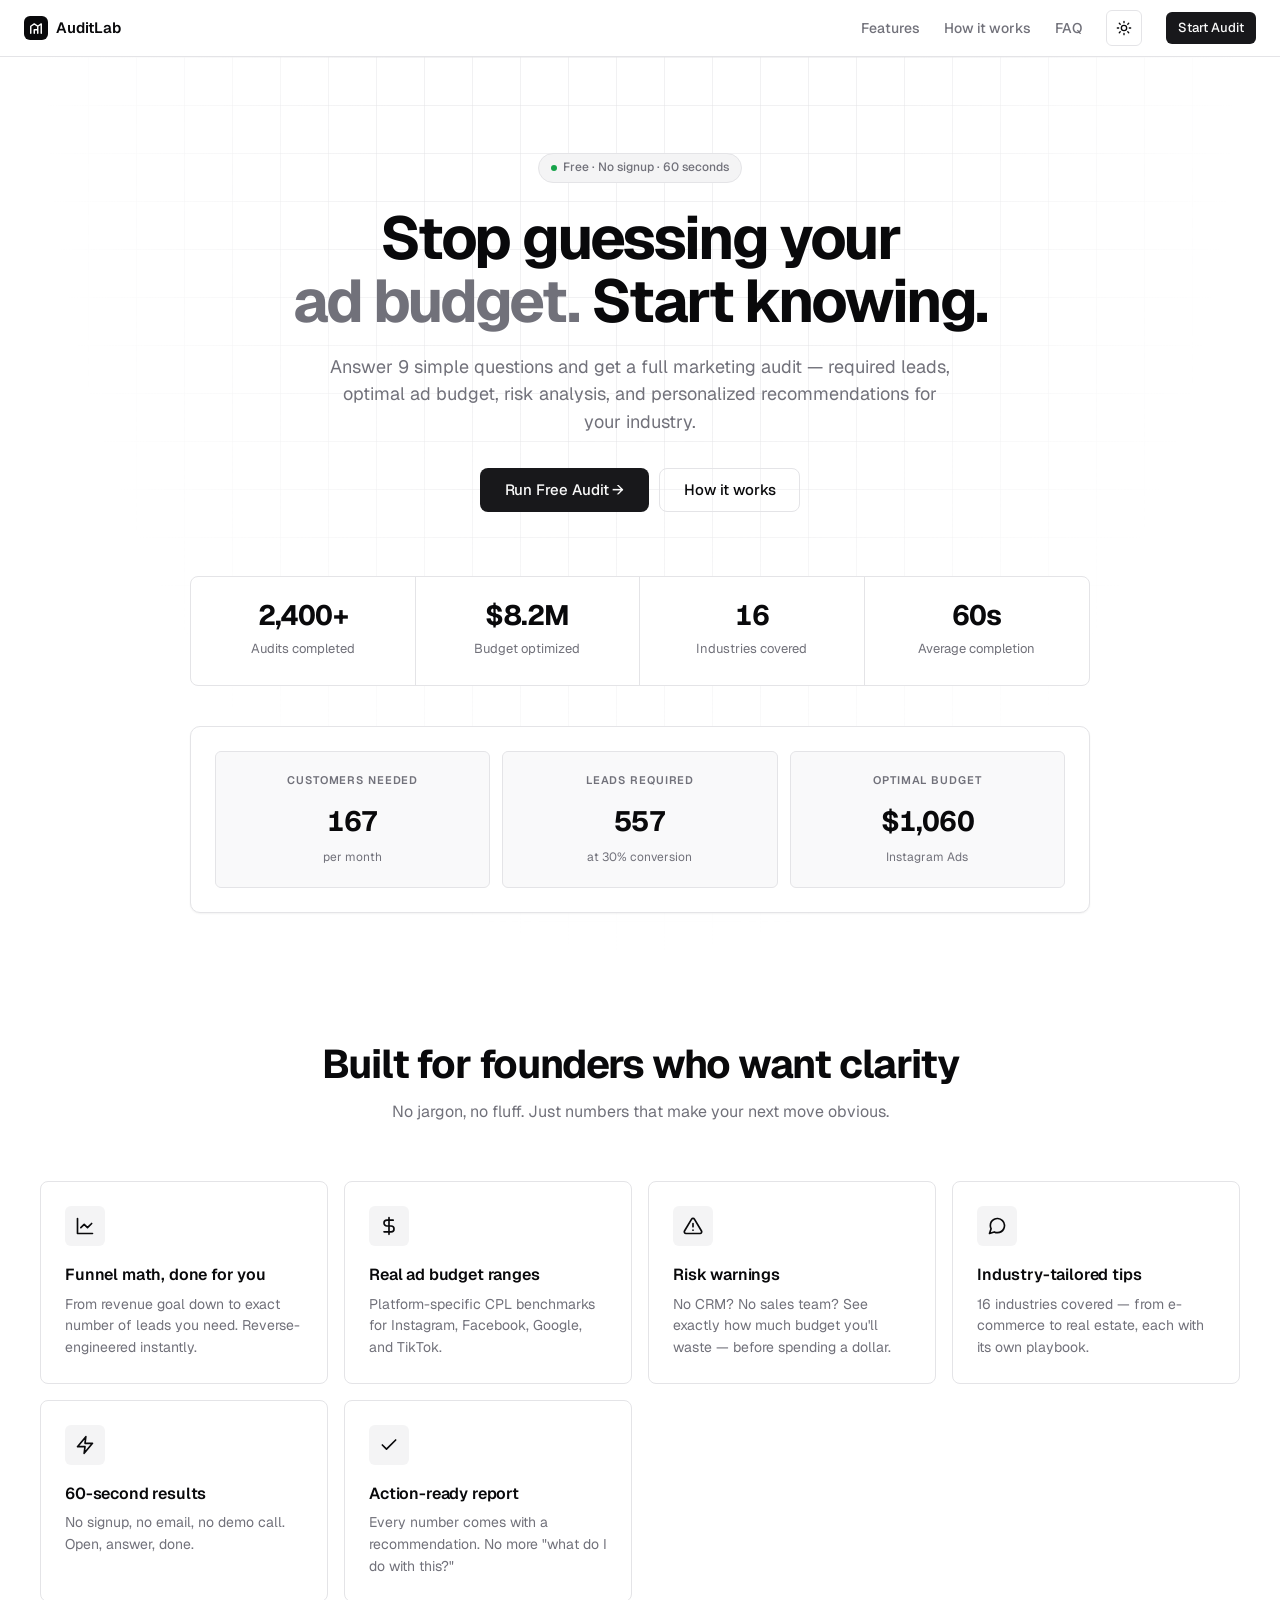
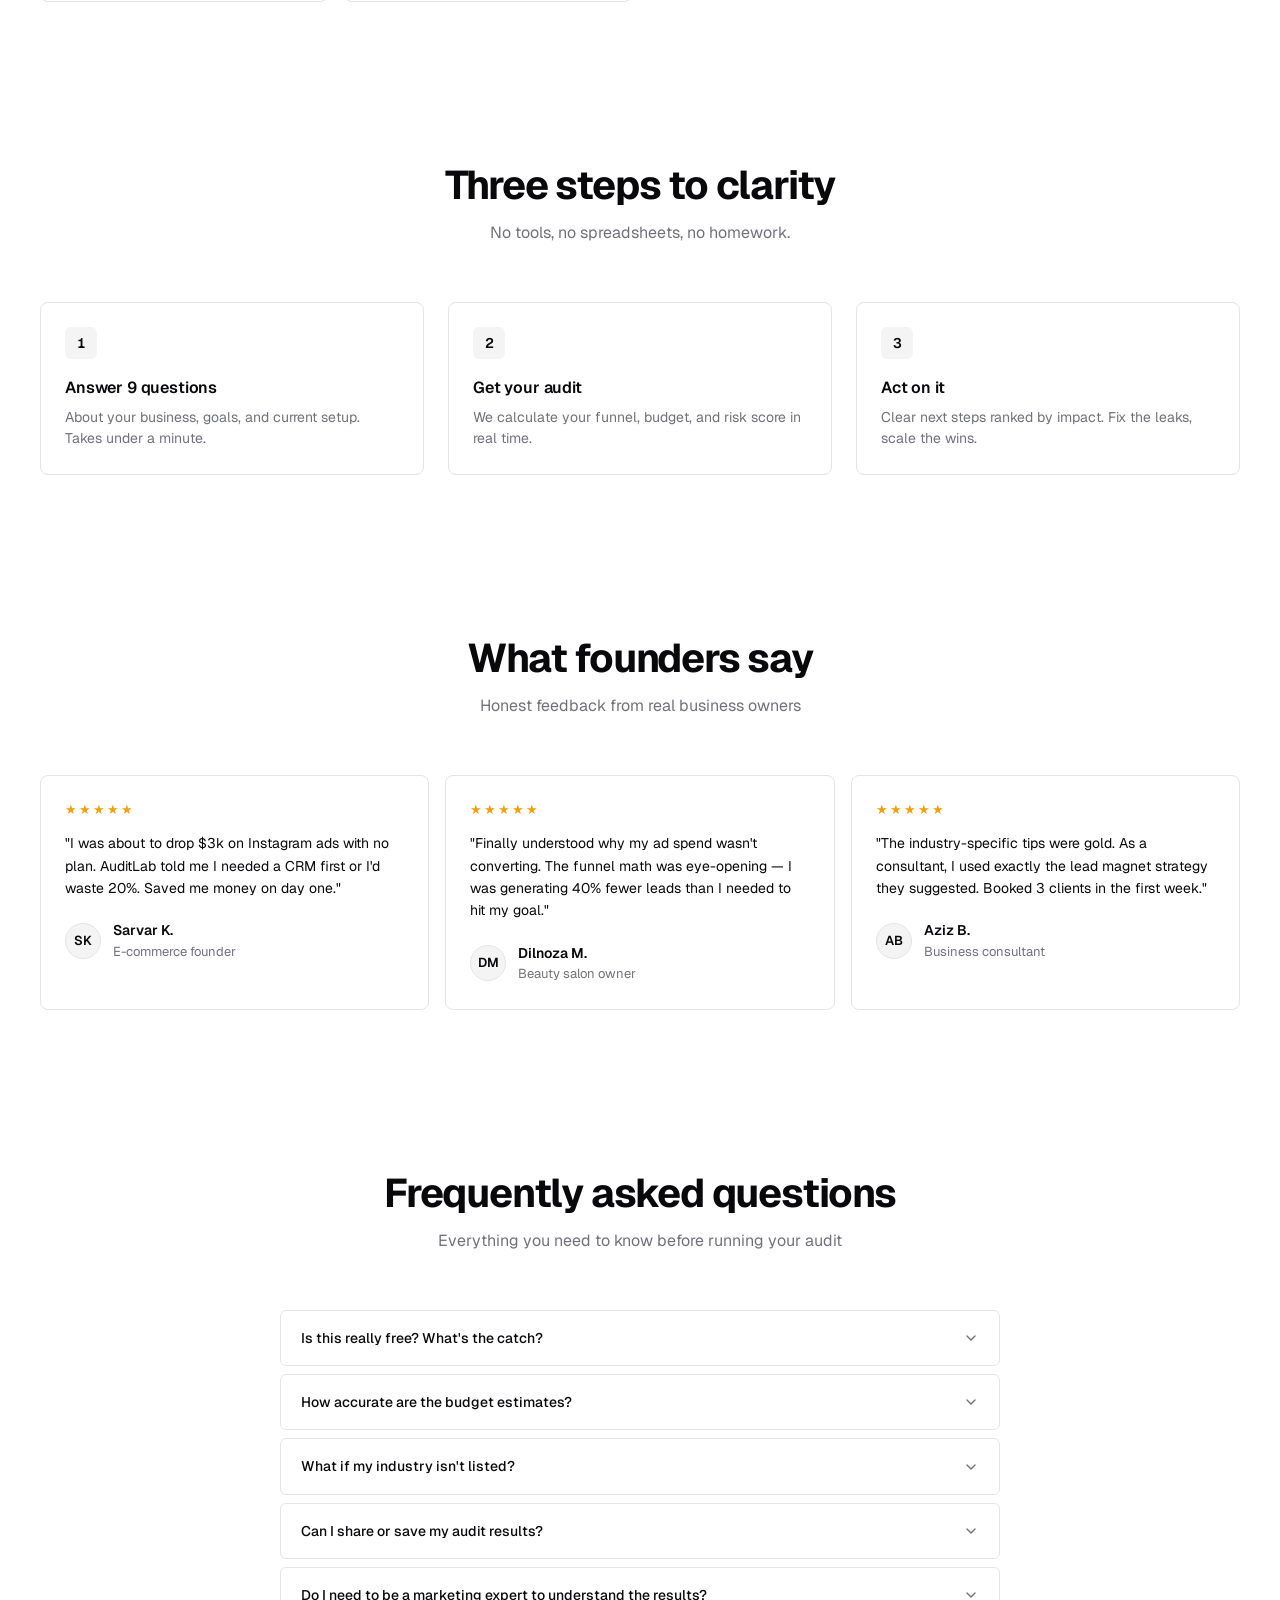
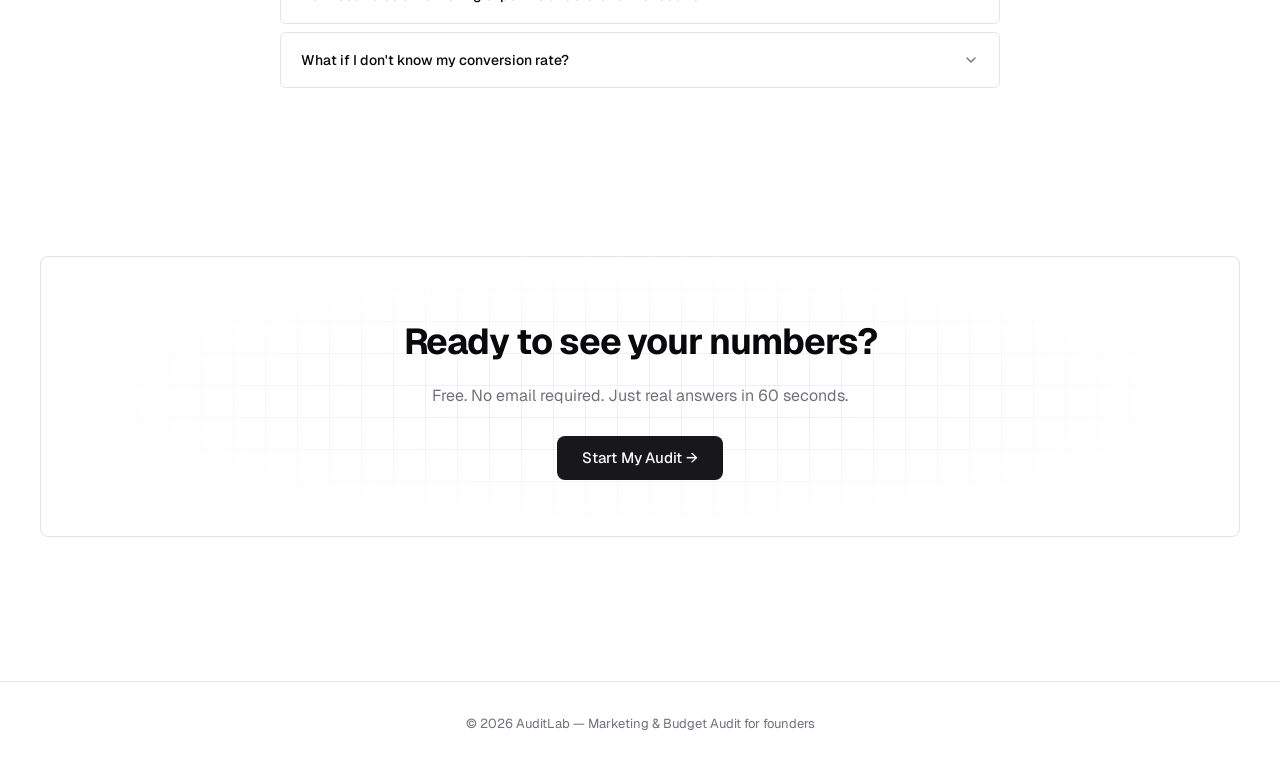
==== commit 1ca7458c: "Redesign UI in shadcn.com style with light/dark theme - Replace dark-only gradient theme with neutra" ====
--- a/index.html
+++ b/index.html
@@ -5,6 +5,15 @@
 <meta name="viewport" content="width=device-width, initial-scale=1.0" />
 <title>AuditLab — Marketing & Budget Audit for Founders</title>
 <meta name="description" content="Get a data-driven marketing audit in 60 seconds. Know exactly how many leads you need and what your ad budget should be." />
+<script>
+  (function() {
+    const stored = localStorage.getItem('theme');
+    const prefersDark = window.matchMedia('(prefers-color-scheme: dark)').matches;
+    if (stored === 'dark' || (!stored && prefersDark)) {
+      document.documentElement.classList.add('dark');
+    }
+  })();
+</script>
 <link rel="stylesheet" href="styles.css" />
 </head>
 <body>
@@ -13,8 +22,8 @@
   <div class="nav">
     <a href="index.html" class="logo">
       <span class="logo-mark">
-        <svg width="18" height="18" viewBox="0 0 24 24" fill="none">
-          <path d="M3 21V9l6-4 6 4v12M9 21v-6h6v6M15 9l6-4v16" stroke="#07090f" stroke-width="2.5" stroke-linecap="round" stroke-linejoin="round"/>
+        <svg width="14" height="14" viewBox="0 0 24 24" fill="none">
+          <path d="M3 21V9l6-4 6 4v12M9 21v-6h6v6M15 9l6-4v16" stroke="currentColor" stroke-width="2.5" stroke-linecap="round" stroke-linejoin="round"/>
         </svg>
       </span>
       <span class="logo-text">AuditLab</span>
@@ -23,6 +32,10 @@
       <a href="#features">Features</a>
       <a href="#how">How it works</a>
       <a href="#faq">FAQ</a>
+      <button class="theme-toggle" id="themeToggle" aria-label="Toggle theme">
+        <svg class="sun-icon" width="16" height="16" viewBox="0 0 24 24" fill="none" stroke="currentColor" stroke-width="2" stroke-linecap="round" stroke-linejoin="round"><circle cx="12" cy="12" r="4"/><path d="M12 2v2M12 20v2M4.93 4.93l1.41 1.41M17.66 17.66l1.41 1.41M2 12h2M20 12h2M6.34 17.66l-1.41 1.41M19.07 4.93l-1.41 1.41"/></svg>
+        <svg class="moon-icon" width="16" height="16" viewBox="0 0 24 24" fill="none" stroke="currentColor" stroke-width="2" stroke-linecap="round" stroke-linejoin="round"><path d="M21 12.79A9 9 0 1 1 11.21 3 7 7 0 0 0 21 12.79z"/></svg>
+      </button>
       <a href="audit.html" class="nav-cta">Start Audit</a>
     </nav>
   </div>
@@ -60,17 +73,17 @@
     <div class="hero-preview-inner">
       <div class="preview-stat">
         <div class="preview-stat-label">Customers needed</div>
-        <div class="preview-stat-value gradient">167</div>
+        <div class="preview-stat-value">167</div>
         <div class="preview-stat-sub">per month</div>
       </div>
       <div class="preview-stat">
         <div class="preview-stat-label">Leads required</div>
-        <div class="preview-stat-value gradient">557</div>
+        <div class="preview-stat-value">557</div>
         <div class="preview-stat-sub">at 30% conversion</div>
       </div>
       <div class="preview-stat">
         <div class="preview-stat-label">Optimal budget</div>
-        <div class="preview-stat-value gradient">$1,060</div>
+        <div class="preview-stat-value">$1,060</div>
         <div class="preview-stat-sub">Instagram Ads</div>
       </div>
     </div>
@@ -79,14 +92,14 @@
 
 <section id="features" class="section container">
   <div class="section-title reveal">
-    <h2>Built for founders who want <span class="gradient-text">clarity</span></h2>
+    <h2>Built for founders who want clarity</h2>
     <p>No jargon, no fluff. Just numbers that make your next move obvious.</p>
   </div>
 
   <div class="grid-3">
     <div class="feature-card reveal">
       <div class="feature-icon">
-        <svg width="24" height="24" viewBox="0 0 24 24" fill="none"><path d="M3 3v18h18M7 14l4-4 4 4 5-5" stroke="currentColor" stroke-width="2" stroke-linecap="round" stroke-linejoin="round"/></svg>
+        <svg width="20" height="20" viewBox="0 0 24 24" fill="none"><path d="M3 3v18h18M7 14l4-4 4 4 5-5" stroke="currentColor" stroke-width="2" stroke-linecap="round" stroke-linejoin="round"/></svg>
       </div>
       <h3>Funnel math, done for you</h3>
       <p>From revenue goal down to exact number of leads you need. Reverse-engineered instantly.</p>
@@ -94,7 +107,7 @@
 
     <div class="feature-card reveal">
       <div class="feature-icon">
-        <svg width="24" height="24" viewBox="0 0 24 24" fill="none"><path d="M12 2v20M17 5H9.5a3.5 3.5 0 000 7h5a3.5 3.5 0 010 7H6" stroke="currentColor" stroke-width="2" stroke-linecap="round"/></svg>
+        <svg width="20" height="20" viewBox="0 0 24 24" fill="none"><path d="M12 2v20M17 5H9.5a3.5 3.5 0 000 7h5a3.5 3.5 0 010 7H6" stroke="currentColor" stroke-width="2" stroke-linecap="round"/></svg>
       </div>
       <h3>Real ad budget ranges</h3>
       <p>Platform-specific CPL benchmarks for Instagram, Facebook, Google, and TikTok.</p>
@@ -102,7 +115,7 @@
 
     <div class="feature-card reveal">
       <div class="feature-icon">
-        <svg width="24" height="24" viewBox="0 0 24 24" fill="none"><path d="M12 9v4M12 17h.01M10.3 3.8L1.8 18a2 2 0 001.7 3h17a2 2 0 001.7-3L13.7 3.8a2 2 0 00-3.4 0z" stroke="currentColor" stroke-width="2" stroke-linecap="round" stroke-linejoin="round"/></svg>
+        <svg width="20" height="20" viewBox="0 0 24 24" fill="none"><path d="M12 9v4M12 17h.01M10.3 3.8L1.8 18a2 2 0 001.7 3h17a2 2 0 001.7-3L13.7 3.8a2 2 0 00-3.4 0z" stroke="currentColor" stroke-width="2" stroke-linecap="round" stroke-linejoin="round"/></svg>
       </div>
       <h3>Risk warnings</h3>
       <p>No CRM? No sales team? See exactly how much budget you'll waste — before spending a dollar.</p>
@@ -110,7 +123,7 @@
 
     <div class="feature-card reveal">
       <div class="feature-icon">
-        <svg width="24" height="24" viewBox="0 0 24 24" fill="none"><path d="M21 11.5a8.38 8.38 0 01-.9 3.8 8.5 8.5 0 01-7.6 4.7 8.38 8.38 0 01-3.8-.9L3 21l1.9-5.7a8.38 8.38 0 01-.9-3.8 8.5 8.5 0 014.7-7.6 8.38 8.38 0 013.8-.9h.5a8.48 8.48 0 018 8v.5z" stroke="currentColor" stroke-width="2" stroke-linecap="round" stroke-linejoin="round"/></svg>
+        <svg width="20" height="20" viewBox="0 0 24 24" fill="none"><path d="M21 11.5a8.38 8.38 0 01-.9 3.8 8.5 8.5 0 01-7.6 4.7 8.38 8.38 0 01-3.8-.9L3 21l1.9-5.7a8.38 8.38 0 01-.9-3.8 8.5 8.5 0 014.7-7.6 8.38 8.38 0 013.8-.9h.5a8.48 8.48 0 018 8v.5z" stroke="currentColor" stroke-width="2" stroke-linecap="round" stroke-linejoin="round"/></svg>
       </div>
       <h3>Industry-tailored tips</h3>
       <p>16 industries covered — from e-commerce to real estate, each with its own playbook.</p>
@@ -118,7 +131,7 @@
 
     <div class="feature-card reveal">
       <div class="feature-icon">
-        <svg width="24" height="24" viewBox="0 0 24 24" fill="none"><path d="M13 2L3 14h9l-1 8 10-12h-9l1-8z" stroke="currentColor" stroke-width="2" stroke-linecap="round" stroke-linejoin="round"/></svg>
+        <svg width="20" height="20" viewBox="0 0 24 24" fill="none"><path d="M13 2L3 14h9l-1 8 10-12h-9l1-8z" stroke="currentColor" stroke-width="2" stroke-linecap="round" stroke-linejoin="round"/></svg>
       </div>
       <h3>60-second results</h3>
       <p>No signup, no email, no demo call. Open, answer, done.</p>
@@ -126,7 +139,7 @@
 
     <div class="feature-card reveal">
       <div class="feature-icon">
-        <svg width="24" height="24" viewBox="0 0 24 24" fill="none"><path d="M20 6L9 17l-5-5" stroke="currentColor" stroke-width="2" stroke-linecap="round" stroke-linejoin="round"/></svg>
+        <svg width="20" height="20" viewBox="0 0 24 24" fill="none"><path d="M20 6L9 17l-5-5" stroke="currentColor" stroke-width="2" stroke-linecap="round" stroke-linejoin="round"/></svg>
       </div>
       <h3>Action-ready report</h3>
       <p>Every number comes with a recommendation. No more "what do I do with this?"</p>
@@ -214,7 +227,7 @@
     <div class="faq-item">
       <div class="faq-q">
         <span>Is this really free? What's the catch?</span>
-        <svg class="faq-icon" width="20" height="20" viewBox="0 0 24 24" fill="none"><path d="M6 9l6 6 6-6" stroke="currentColor" stroke-width="2" stroke-linecap="round" stroke-linejoin="round"/></svg>
+        <svg class="faq-icon" width="16" height="16" viewBox="0 0 24 24" fill="none"><path d="M6 9l6 6 6-6" stroke="currentColor" stroke-width="2" stroke-linecap="round" stroke-linejoin="round"/></svg>
       </div>
       <div class="faq-a">Yes, 100% free. No email gate, no upsell. The audit is our way of introducing you to data-driven marketing — we may offer paid services later, but the audit itself will always be free.</div>
     </div>
@@ -222,7 +235,7 @@
     <div class="faq-item">
       <div class="faq-q">
         <span>How accurate are the budget estimates?</span>
-        <svg class="faq-icon" width="20" height="20" viewBox="0 0 24 24" fill="none"><path d="M6 9l6 6 6-6" stroke="currentColor" stroke-width="2" stroke-linecap="round" stroke-linejoin="round"/></svg>
+        <svg class="faq-icon" width="16" height="16" viewBox="0 0 24 24" fill="none"><path d="M6 9l6 6 6-6" stroke="currentColor" stroke-width="2" stroke-linecap="round" stroke-linejoin="round"/></svg>
       </div>
       <div class="faq-a">We use platform-specific CPL (cost-per-lead) ranges based on 2024-2025 industry benchmarks across Instagram, Facebook, Google Ads, and TikTok. Your real numbers will depend on targeting, creative quality, and offer — but the ranges we give are solid starting points.</div>
     </div>
@@ -230,7 +243,7 @@
     <div class="faq-item">
       <div class="faq-q">
         <span>What if my industry isn't listed?</span>
-        <svg class="faq-icon" width="20" height="20" viewBox="0 0 24 24" fill="none"><path d="M6 9l6 6 6-6" stroke="currentColor" stroke-width="2" stroke-linecap="round" stroke-linejoin="round"/></svg>
+        <svg class="faq-icon" width="16" height="16" viewBox="0 0 24 24" fill="none"><path d="M6 9l6 6 6-6" stroke="currentColor" stroke-width="2" stroke-linecap="round" stroke-linejoin="round"/></svg>
       </div>
       <div class="faq-a">Select "Other" — the funnel math and budget calculations still apply universally. The tips will be more general but the core numbers will still be accurate for your goal.</div>
     </div>
@@ -238,7 +251,7 @@
     <div class="faq-item">
       <div class="faq-q">
         <span>Can I share or save my audit results?</span>
-        <svg class="faq-icon" width="20" height="20" viewBox="0 0 24 24" fill="none"><path d="M6 9l6 6 6-6" stroke="currentColor" stroke-width="2" stroke-linecap="round" stroke-linejoin="round"/></svg>
+        <svg class="faq-icon" width="16" height="16" viewBox="0 0 24 24" fill="none"><path d="M6 9l6 6 6-6" stroke="currentColor" stroke-width="2" stroke-linecap="round" stroke-linejoin="round"/></svg>
       </div>
       <div class="faq-a">Yes. On the results page you can print or save as PDF using your browser's built-in print function. We're working on a shareable link feature for a future update.</div>
     </div>
@@ -246,7 +259,7 @@
     <div class="faq-item">
       <div class="faq-q">
         <span>Do I need to be a marketing expert to understand the results?</span>
-        <svg class="faq-icon" width="20" height="20" viewBox="0 0 24 24" fill="none"><path d="M6 9l6 6 6-6" stroke="currentColor" stroke-width="2" stroke-linecap="round" stroke-linejoin="round"/></svg>
+        <svg class="faq-icon" width="16" height="16" viewBox="0 0 24 24" fill="none"><path d="M6 9l6 6 6-6" stroke="currentColor" stroke-width="2" stroke-linecap="round" stroke-linejoin="round"/></svg>
       </div>
       <div class="faq-a">Not at all. We explain every number in plain English — what it means, why it matters, and what to do about it. If you know your revenue goal and your average sale, you're ready.</div>
     </div>
@@ -254,7 +267,7 @@
     <div class="faq-item">
       <div class="faq-q">
         <span>What if I don't know my conversion rate?</span>
-        <svg class="faq-icon" width="20" height="20" viewBox="0 0 24 24" fill="none"><path d="M6 9l6 6 6-6" stroke="currentColor" stroke-width="2" stroke-linecap="round" stroke-linejoin="round"/></svg>
+        <svg class="faq-icon" width="16" height="16" viewBox="0 0 24 24" fill="none"><path d="M6 9l6 6 6-6" stroke="currentColor" stroke-width="2" stroke-linecap="round" stroke-linejoin="round"/></svg>
       </div>
       <div class="faq-a">Start with an estimate: online businesses average 2-5%, service businesses 20-40%, high-ticket B2B 10-20%. You can run the audit multiple times with different numbers to see how your budget shifts.</div>
     </div>
@@ -276,6 +289,13 @@
 </footer>
 
 <script>
+  // Theme toggle
+  const themeToggle = document.getElementById('themeToggle');
+  themeToggle.addEventListener('click', () => {
+    const isDark = document.documentElement.classList.toggle('dark');
+    localStorage.setItem('theme', isDark ? 'dark' : 'light');
+  });
+
   // Scroll reveal
   const observer = new IntersectionObserver((entries) => {
     entries.forEach(e => {
--- a/styles.css
+++ b/styles.css
@@ -1,37 +1,73 @@
-@import url('https://fonts.googleapis.com/css2?family=Inter:wght@400;500;600;700;800;900&display=swap');
+@import url('https://fonts.googleapis.com/css2?family=Geist:wght@400;500;600;700;800;900&family=Geist+Mono:wght@400;500&display=swap');
 
 * { box-sizing: border-box; margin: 0; padding: 0; }
 
 :root {
-  --bg: #07090f;
-  --bg-card: #10141f;
-  --bg-elevated: #161b2a;
-  --bg-input: #0c111c;
-  --border: #1e2538;
-  --border-hover: #2a3350;
-  --border-focus: #4fc3f7;
-  --text: #eef1f8;
-  --text-muted: #8892a8;
-  --text-dim: #5d677d;
-  --primary: #4fc3f7;
-  --primary-dark: #29b6f6;
-  --accent: #9c8cff;
-  --accent-pink: #ff6b9d;
-  --success: #22c55e;
-  --warning: #f59e0b;
-  --danger: #ef4444;
-  --gradient: linear-gradient(135deg, #4fc3f7 0%, #9c8cff 100%);
-  --gradient-warm: linear-gradient(135deg, #ff6b9d 0%, #f59e0b 100%);
-}
-
-html { scroll-behavior: smooth; }
+  --background: 0 0% 100%;
+  --foreground: 240 10% 3.9%;
+  --card: 0 0% 100%;
+  --card-foreground: 240 10% 3.9%;
+  --popover: 0 0% 100%;
+  --popover-foreground: 240 10% 3.9%;
+  --primary: 240 5.9% 10%;
+  --primary-foreground: 0 0% 98%;
+  --secondary: 240 4.8% 95.9%;
+  --secondary-foreground: 240 5.9% 10%;
+  --muted: 240 4.8% 95.9%;
+  --muted-foreground: 240 3.8% 46.1%;
+  --accent: 240 4.8% 95.9%;
+  --accent-foreground: 240 5.9% 10%;
+  --destructive: 0 72.2% 50.6%;
+  --destructive-foreground: 0 0% 98%;
+  --success: 142.1 76.2% 36.3%;
+  --success-foreground: 0 0% 98%;
+  --warning: 38 92% 50%;
+  --warning-foreground: 0 0% 98%;
+  --border: 240 5.9% 90%;
+  --input: 240 5.9% 90%;
+  --ring: 240 5.9% 10%;
+  --radius: 0.5rem;
+}
+
+.dark {
+  --background: 240 10% 3.9%;
+  --foreground: 0 0% 98%;
+  --card: 240 10% 3.9%;
+  --card-foreground: 0 0% 98%;
+  --popover: 240 10% 3.9%;
+  --popover-foreground: 0 0% 98%;
+  --primary: 0 0% 98%;
+  --primary-foreground: 240 5.9% 10%;
+  --secondary: 240 3.7% 15.9%;
+  --secondary-foreground: 0 0% 98%;
+  --muted: 240 3.7% 15.9%;
+  --muted-foreground: 240 5% 64.9%;
+  --accent: 240 3.7% 15.9%;
+  --accent-foreground: 0 0% 98%;
+  --destructive: 0 62.8% 50%;
+  --destructive-foreground: 0 0% 98%;
+  --success: 142.1 70.6% 45.3%;
+  --success-foreground: 0 0% 98%;
+  --warning: 48 96% 53%;
+  --warning-foreground: 240 10% 3.9%;
+  --border: 240 3.7% 15.9%;
+  --input: 240 3.7% 15.9%;
+  --ring: 240 4.9% 83.9%;
+}
+
+html {
+  scroll-behavior: smooth;
+  color-scheme: light;
+}
+html.dark { color-scheme: dark; }
 
 body {
-  font-family: 'Inter', -apple-system, BlinkMacSystemFont, sans-serif;
-  background: var(--bg);
-  color: var(--text);
+  font-family: 'Geist', 'Inter', -apple-system, BlinkMacSystemFont, sans-serif;
+  background: hsl(var(--background));
+  color: hsl(var(--foreground));
   min-height: 100vh;
   line-height: 1.6;
+  font-feature-settings: "rlig" 1, "calt" 1;
   -webkit-font-smoothing: antialiased;
   -moz-osx-font-smoothing: grayscale;
   overflow-x: hidden;
@@ -39,47 +75,23 @@
 
 a { color: inherit; text-decoration: none; }
 button { font-family: inherit; }
-
-/* Background ambient lights */
-body::before {
-  content: "";
-  position: fixed;
-  top: -30%;
-  left: 50%;
-  transform: translateX(-50%);
-  width: 1000px;
-  height: 700px;
-  background: radial-gradient(ellipse at center, rgba(79, 195, 247, 0.1), transparent 60%);
-  pointer-events: none;
-  z-index: 0;
-}
-body::after {
-  content: "";
-  position: fixed;
-  bottom: -20%;
-  right: -10%;
-  width: 600px;
-  height: 600px;
-  background: radial-gradient(circle, rgba(156, 140, 255, 0.08), transparent 60%);
-  pointer-events: none;
-  z-index: 0;
-}
 
 /* Header */
 header {
   position: sticky;
   top: 0;
-  background: rgba(7, 9, 15, 0.7);
-  backdrop-filter: blur(20px);
-  -webkit-backdrop-filter: blur(20px);
-  border-bottom: 1px solid var(--border);
-  z-index: 100;
+  background: hsl(var(--background) / 0.8);
+  backdrop-filter: blur(12px);
+  -webkit-backdrop-filter: blur(12px);
+  border-bottom: 1px solid hsl(var(--border));
+  z-index: 50;
 }
 
 .nav {
-  max-width: 1200px;
+  max-width: 1400px;
   margin: 0 auto;
-  padding: 16px 24px;
+  padding: 0 24px;
+  height: 56px;
   display: flex;
   align-items: center;
   justify-content: space-between;
@@ -88,43 +100,64 @@
 .logo {
   display: flex;
   align-items: center;
-  gap: 10px;
-  font-weight: 800;
-  font-size: 18px;
-  letter-spacing: -0.02em;
+  gap: 8px;
+  font-weight: 600;
+  font-size: 15px;
+  letter-spacing: -0.01em;
+  color: hsl(var(--foreground));
 }
 
 .logo-mark {
-  width: 34px;
-  height: 34px;
-  border-radius: 9px;
-  background: var(--gradient);
+  width: 24px;
+  height: 24px;
+  border-radius: 6px;
+  background: hsl(var(--foreground));
+  color: hsl(var(--background));
   display: flex;
   align-items: center;
   justify-content: center;
-  box-shadow: 0 6px 20px rgba(79, 195, 247, 0.35), inset 0 1px 0 rgba(255, 255, 255, 0.2);
-}
-
-.logo-text {
-  background: var(--gradient);
-  -webkit-background-clip: text;
-  -webkit-text-fill-color: transparent;
-  background-clip: text;
-}
-
-.nav-links { display: flex; gap: 32px; font-size: 14px; color: var(--text-muted); align-items: center; }
-.nav-links a { transition: color 0.15s; }
-.nav-links a:hover { color: var(--text); }
+}
+.logo-mark svg path { stroke: hsl(var(--background)); }
+
+.nav-links {
+  display: flex;
+  gap: 24px;
+  font-size: 14px;
+  color: hsl(var(--muted-foreground));
+  align-items: center;
+}
+.nav-links a { transition: color 0.15s; font-weight: 500; }
+.nav-links a:hover { color: hsl(var(--foreground)); }
+
 .nav-cta {
-  padding: 8px 16px;
-  background: var(--gradient);
-  color: #07090f !important;
-  border-radius: 8px;
-  font-weight: 700;
+  padding: 6px 12px;
+  background: hsl(var(--primary));
+  color: hsl(var(--primary-foreground)) !important;
+  border-radius: calc(var(--radius) - 2px);
+  font-weight: 500;
   font-size: 13px;
-  transition: transform 0.15s;
-}
-.nav-cta:hover { transform: translateY(-1px); color: #07090f !important; }
+  transition: opacity 0.15s;
+}
+.nav-cta:hover { opacity: 0.9; color: hsl(var(--primary-foreground)) !important; }
+
+.theme-toggle {
+  width: 36px;
+  height: 36px;
+  display: inline-flex;
+  align-items: center;
+  justify-content: center;
+  background: transparent;
+  border: 1px solid hsl(var(--border));
+  border-radius: calc(var(--radius) - 2px);
+  color: hsl(var(--foreground));
+  cursor: pointer;
+  transition: background 0.15s, border-color 0.15s;
+}
+.theme-toggle:hover { background: hsl(var(--accent)); }
+.theme-toggle .sun-icon { display: block; }
+.theme-toggle .moon-icon { display: none; }
+.dark .theme-toggle .sun-icon { display: none; }
+.dark .theme-toggle .moon-icon { display: block; }
 
 /* Container */
 .container {
@@ -132,9 +165,7 @@
   margin: 0 auto;
   padding: 0 24px;
   position: relative;
-  z-index: 1;
-}
-
+}
 .container-sm { max-width: 720px; }
 .container-md { max-width: 960px; }
 
@@ -144,59 +175,79 @@
   align-items: center;
   justify-content: center;
   gap: 8px;
-  padding: 13px 26px;
-  background: var(--gradient);
-  color: #07090f;
-  border: none;
-  border-radius: 10px;
-  font-size: 15px;
-  font-weight: 700;
+  padding: 0 16px;
+  height: 36px;
+  background: hsl(var(--primary));
+  color: hsl(var(--primary-foreground));
+  border: 1px solid transparent;
+  border-radius: calc(var(--radius) - 2px);
+  font-size: 14px;
+  font-weight: 500;
   cursor: pointer;
-  transition: transform 0.15s, box-shadow 0.15s;
+  transition: opacity 0.15s, background 0.15s, border-color 0.15s;
   font-family: inherit;
-  box-shadow: 0 4px 20px rgba(79, 195, 247, 0.3);
-  letter-spacing: -0.01em;
-}
-.btn:hover { transform: translateY(-2px); box-shadow: 0 10px 30px rgba(79, 195, 247, 0.45); }
-.btn:active { transform: translateY(0); }
-.btn:disabled { opacity: 0.4; cursor: not-allowed; transform: none; box-shadow: none; }
-
-.btn-lg { padding: 16px 32px; font-size: 16px; }
+  white-space: nowrap;
+  letter-spacing: -0.005em;
+}
+.btn:hover { opacity: 0.9; }
+.btn:active { opacity: 0.85; }
+.btn:disabled { opacity: 0.5; cursor: not-allowed; }
+.btn-lg { height: 44px; padding: 0 24px; font-size: 15px; border-radius: var(--radius); }
 
 .btn-ghost {
   background: transparent;
-  color: var(--text);
-  border: 1px solid var(--border);
-  box-shadow: none;
-}
-.btn-ghost:hover { border-color: var(--primary); background: rgba(79, 195, 247, 0.06); }
+  color: hsl(var(--foreground));
+  border: 1px solid hsl(var(--border));
+}
+.btn-ghost:hover { background: hsl(var(--accent)); opacity: 1; }
+
+.btn-secondary {
+  background: hsl(var(--secondary));
+  color: hsl(var(--secondary-foreground));
+}
+.btn-secondary:hover { background: hsl(var(--secondary) / 0.8); opacity: 1; }
 
 .btn-block { width: 100%; }
 
 /* Cards */
 .card {
-  background: var(--bg-card);
-  border: 1px solid var(--border);
-  border-radius: 16px;
-  padding: 32px;
+  background: hsl(var(--card));
+  border: 1px solid hsl(var(--border));
+  border-radius: var(--radius);
+  padding: 24px;
 }
 
 /* LANDING ================================================= */
 .hero {
-  padding: 100px 0 60px;
+  padding: 96px 0 48px;
   text-align: center;
+  position: relative;
+}
+
+.hero::before {
+  content: "";
+  position: absolute;
+  inset: 0;
+  background-image:
+    linear-gradient(to right, hsl(var(--border) / 0.5) 1px, transparent 1px),
+    linear-gradient(to bottom, hsl(var(--border) / 0.5) 1px, transparent 1px);
+  background-size: 48px 48px;
+  mask-image: radial-gradient(ellipse at center top, black 30%, transparent 70%);
+  -webkit-mask-image: radial-gradient(ellipse at center top, black 30%, transparent 70%);
+  pointer-events: none;
+  z-index: -1;
 }
 
 .badge {
   display: inline-flex;
   align-items: center;
   gap: 6px;
-  padding: 6px 14px;
-  background: rgba(79, 195, 247, 0.08);
-  border: 1px solid rgba(79, 195, 247, 0.25);
+  padding: 4px 12px;
+  background: hsl(var(--secondary));
+  border: 1px solid hsl(var(--border));
   border-radius: 100px;
-  font-size: 13px;
-  color: var(--primary);
+  font-size: 12px;
+  color: hsl(var(--muted-foreground));
   margin-bottom: 24px;
   font-weight: 500;
 }
@@ -204,8 +255,7 @@
   width: 6px;
   height: 6px;
   border-radius: 50%;
-  background: var(--success);
-  box-shadow: 0 0 8px var(--success);
+  background: hsl(var(--success));
   animation: pulse 2s infinite;
 }
 @keyframes pulse {
@@ -214,246 +264,279 @@
 }
 
 .hero h1 {
-  font-size: clamp(40px, 7vw, 68px);
+  font-size: clamp(40px, 6vw, 60px);
   line-height: 1.05;
-  font-weight: 900;
-  margin-bottom: 22px;
-  letter-spacing: -0.035em;
+  font-weight: 700;
+  margin-bottom: 20px;
+  letter-spacing: -0.04em;
+  color: hsl(var(--foreground));
 }
 
 .gradient-text {
-  background: var(--gradient);
-  -webkit-background-clip: text;
-  -webkit-text-fill-color: transparent;
-  background-clip: text;
+  color: hsl(var(--muted-foreground));
+  font-weight: 700;
 }
 
 .hero p {
-  font-size: 19px;
-  color: var(--text-muted);
+  font-size: 18px;
+  color: hsl(var(--muted-foreground));
   max-width: 620px;
-  margin: 0 auto 36px;
-  line-height: 1.5;
-}
-
-.hero-cta { display: flex; gap: 12px; justify-content: center; flex-wrap: wrap; margin-bottom: 64px; }
+  margin: 0 auto 32px;
+  line-height: 1.55;
+}
+
+.hero-cta { display: flex; gap: 10px; justify-content: center; flex-wrap: wrap; margin-bottom: 64px; }
 
 /* Stats bar */
 .stats-bar {
   display: grid;
   grid-template-columns: repeat(auto-fit, minmax(180px, 1fr));
-  gap: 24px;
+  gap: 0;
   max-width: 900px;
   margin: 0 auto 40px;
-  padding: 28px;
-  background: var(--bg-card);
-  border: 1px solid var(--border);
-  border-radius: 16px;
-}
-.stat-item { text-align: center; }
+  background: hsl(var(--card));
+  border: 1px solid hsl(var(--border));
+  border-radius: var(--radius);
+  overflow: hidden;
+}
+.stat-item {
+  text-align: center;
+  padding: 24px;
+  border-right: 1px solid hsl(var(--border));
+}
+.stat-item:last-child { border-right: none; }
 .stat-num {
-  font-size: 32px;
-  font-weight: 800;
-  background: var(--gradient);
-  -webkit-background-clip: text;
-  -webkit-text-fill-color: transparent;
-  background-clip: text;
-  letter-spacing: -0.02em;
+  font-size: 28px;
+  font-weight: 700;
+  color: hsl(var(--foreground));
+  letter-spacing: -0.03em;
   display: block;
   line-height: 1;
   margin-bottom: 6px;
-}
-.stat-label { color: var(--text-muted); font-size: 13px; }
+  font-variant-numeric: tabular-nums;
+}
+.stat-label { color: hsl(var(--muted-foreground)); font-size: 13px; }
+
+@media (max-width: 700px) {
+  .stat-item { border-right: none; border-bottom: 1px solid hsl(var(--border)); }
+  .stat-item:last-child { border-bottom: none; }
+}
 
 /* Hero preview card */
 .hero-preview {
   max-width: 900px;
   margin: 0 auto;
-  padding: 8px;
-  background: linear-gradient(135deg, rgba(79, 195, 247, 0.15), rgba(156, 140, 255, 0.15));
-  border-radius: 20px;
-  border: 1px solid rgba(79, 195, 247, 0.2);
+  background: hsl(var(--card));
+  border: 1px solid hsl(var(--border));
+  border-radius: calc(var(--radius) + 2px);
+  overflow: hidden;
+  box-shadow: 0 1px 2px 0 hsl(var(--foreground) / 0.05);
 }
 .hero-preview-inner {
-  background: var(--bg-card);
-  border-radius: 14px;
-  padding: 32px;
+  padding: 24px;
   display: grid;
   grid-template-columns: repeat(auto-fit, minmax(220px, 1fr));
-  gap: 20px;
+  gap: 12px;
 }
 .preview-stat {
   padding: 20px;
-  background: var(--bg-elevated);
-  border: 1px solid var(--border);
-  border-radius: 12px;
-}
-.preview-stat-label { color: var(--text-muted); font-size: 12px; text-transform: uppercase; letter-spacing: 0.08em; margin-bottom: 10px; font-weight: 600; }
-.preview-stat-value { font-size: 28px; font-weight: 800; letter-spacing: -0.02em; }
-.preview-stat-value.gradient { background: var(--gradient); -webkit-background-clip: text; -webkit-text-fill-color: transparent; background-clip: text; }
-.preview-stat-sub { color: var(--text-dim); font-size: 12px; margin-top: 4px; }
+  background: hsl(var(--secondary) / 0.5);
+  border: 1px solid hsl(var(--border));
+  border-radius: calc(var(--radius) - 2px);
+}
+.preview-stat-label {
+  color: hsl(var(--muted-foreground));
+  font-size: 11px;
+  text-transform: uppercase;
+  letter-spacing: 0.08em;
+  margin-bottom: 10px;
+  font-weight: 600;
+}
+.preview-stat-value {
+  font-size: 28px;
+  font-weight: 700;
+  letter-spacing: -0.03em;
+  color: hsl(var(--foreground));
+  font-variant-numeric: tabular-nums;
+}
+.preview-stat-value.gradient { color: hsl(var(--foreground)); }
+.preview-stat-sub { color: hsl(var(--muted-foreground)); font-size: 12px; margin-top: 4px; }
 
 /* Sections */
-.section { padding: 90px 0; }
-.section-sm { padding: 60px 0; }
+.section { padding: 80px 0; }
+.section-sm { padding: 56px 0; }
 
 .section-title { text-align: center; margin-bottom: 56px; }
 .section-title h2 {
-  font-size: clamp(30px, 4.5vw, 44px);
-  font-weight: 800;
-  margin-bottom: 14px;
-  letter-spacing: -0.02em;
+  font-size: clamp(28px, 4vw, 40px);
+  font-weight: 700;
+  margin-bottom: 12px;
+  letter-spacing: -0.03em;
   line-height: 1.15;
-}
-.section-title p { color: var(--text-muted); font-size: 17px; max-width: 600px; margin: 0 auto; }
+  color: hsl(var(--foreground));
+}
+.section-title p {
+  color: hsl(var(--muted-foreground));
+  font-size: 16px;
+  max-width: 600px;
+  margin: 0 auto;
+}
 
 .grid-3 {
   display: grid;
   grid-template-columns: repeat(auto-fit, minmax(280px, 1fr));
-  gap: 20px;
+  gap: 16px;
 }
 
 .feature-card {
-  background: var(--bg-card);
-  border: 1px solid var(--border);
-  border-radius: 16px;
-  padding: 28px;
-  transition: transform 0.25s, border-color 0.25s, box-shadow 0.25s;
-  position: relative;
-  overflow: hidden;
-}
-.feature-card::before {
-  content: "";
-  position: absolute;
-  inset: 0;
-  background: radial-gradient(circle at top right, rgba(79, 195, 247, 0.05), transparent 50%);
-  opacity: 0;
-  transition: opacity 0.25s;
-  pointer-events: none;
-}
-.feature-card:hover { transform: translateY(-4px); border-color: var(--border-hover); box-shadow: 0 20px 40px rgba(0,0,0,0.3); }
-.feature-card:hover::before { opacity: 1; }
+  background: hsl(var(--card));
+  border: 1px solid hsl(var(--border));
+  border-radius: var(--radius);
+  padding: 24px;
+  transition: border-color 0.15s, background 0.15s;
+}
+.feature-card:hover { border-color: hsl(var(--foreground) / 0.2); }
 
 .feature-icon {
-  width: 48px;
-  height: 48px;
-  border-radius: 12px;
-  background: rgba(79, 195, 247, 0.1);
+  width: 40px;
+  height: 40px;
+  border-radius: calc(var(--radius) - 2px);
+  background: hsl(var(--secondary));
   display: flex;
   align-items: center;
   justify-content: center;
-  margin-bottom: 18px;
-  color: var(--primary);
-}
-
-.feature-card h3 { font-size: 18px; margin-bottom: 8px; font-weight: 700; letter-spacing: -0.01em; }
-.feature-card p { color: var(--text-muted); font-size: 14px; }
+  margin-bottom: 16px;
+  color: hsl(var(--foreground));
+}
+
+.feature-card h3 {
+  font-size: 16px;
+  margin-bottom: 6px;
+  font-weight: 600;
+  letter-spacing: -0.01em;
+  color: hsl(var(--foreground));
+}
+.feature-card p { color: hsl(var(--muted-foreground)); font-size: 14px; line-height: 1.55; }
 
 /* Steps */
 .steps {
   display: grid;
   grid-template-columns: repeat(auto-fit, minmax(240px, 1fr));
-  gap: 32px;
+  gap: 24px;
   position: relative;
 }
-.step { text-align: center; padding: 0 12px; }
+.step {
+  text-align: left;
+  padding: 24px;
+  background: hsl(var(--card));
+  border: 1px solid hsl(var(--border));
+  border-radius: var(--radius);
+}
 .step-num {
-  width: 60px;
-  height: 60px;
-  border-radius: 50%;
-  background: var(--gradient);
-  color: #07090f;
+  width: 32px;
+  height: 32px;
+  border-radius: calc(var(--radius) - 2px);
+  background: hsl(var(--secondary));
+  color: hsl(var(--foreground));
   display: inline-flex;
   align-items: center;
   justify-content: center;
-  font-size: 24px;
-  font-weight: 800;
-  margin-bottom: 18px;
-  box-shadow: 0 6px 24px rgba(79, 195, 247, 0.35);
-}
-.step h3 { margin-bottom: 10px; font-weight: 700; font-size: 18px; }
-.step p { color: var(--text-muted); font-size: 14px; }
+  font-size: 14px;
+  font-weight: 600;
+  margin-bottom: 16px;
+  font-variant-numeric: tabular-nums;
+}
+.step h3 {
+  margin-bottom: 6px;
+  font-weight: 600;
+  font-size: 16px;
+  color: hsl(var(--foreground));
+  letter-spacing: -0.01em;
+}
+.step p { color: hsl(var(--muted-foreground)); font-size: 14px; line-height: 1.55; }
 
 /* Testimonials */
 .testimonials {
   display: grid;
   grid-template-columns: repeat(auto-fit, minmax(300px, 1fr));
-  gap: 20px;
+  gap: 16px;
 }
 .testimonial {
-  background: var(--bg-card);
-  border: 1px solid var(--border);
-  border-radius: 16px;
-  padding: 28px;
+  background: hsl(var(--card));
+  border: 1px solid hsl(var(--border));
+  border-radius: var(--radius);
+  padding: 24px;
 }
 .testimonial-text {
-  font-size: 15px;
+  font-size: 14px;
   margin-bottom: 20px;
-  color: var(--text);
+  color: hsl(var(--foreground));
   line-height: 1.6;
 }
 .testimonial-author { display: flex; align-items: center; gap: 12px; }
 .avatar {
-  width: 42px;
-  height: 42px;
+  width: 36px;
+  height: 36px;
   border-radius: 50%;
-  background: var(--gradient);
+  background: hsl(var(--secondary));
+  color: hsl(var(--foreground));
   display: flex;
   align-items: center;
   justify-content: center;
-  font-weight: 700;
-  color: #07090f;
-}
-.author-name { font-weight: 600; font-size: 14px; }
-.author-title { color: var(--text-muted); font-size: 13px; }
-.stars { color: var(--warning); margin-bottom: 12px; font-size: 14px; letter-spacing: 2px; }
+  font-weight: 600;
+  font-size: 13px;
+  border: 1px solid hsl(var(--border));
+}
+.author-name { font-weight: 600; font-size: 14px; color: hsl(var(--foreground)); }
+.author-title { color: hsl(var(--muted-foreground)); font-size: 13px; }
+.stars { color: hsl(var(--warning)); margin-bottom: 12px; font-size: 13px; letter-spacing: 2px; }
 
 /* FAQ */
 .faq-list { max-width: 720px; margin: 0 auto; }
 .faq-item {
-  background: var(--bg-card);
-  border: 1px solid var(--border);
-  border-radius: 12px;
-  margin-bottom: 10px;
+  background: hsl(var(--card));
+  border: 1px solid hsl(var(--border));
+  border-radius: calc(var(--radius) - 2px);
+  margin-bottom: 8px;
   overflow: hidden;
-  transition: border-color 0.2s;
-}
-.faq-item:hover { border-color: var(--border-hover); }
-.faq-item.open { border-color: var(--primary); }
+  transition: border-color 0.15s;
+}
+.faq-item:hover { border-color: hsl(var(--foreground) / 0.2); }
 .faq-q {
-  padding: 18px 24px;
+  padding: 16px 20px;
   display: flex;
   justify-content: space-between;
   align-items: center;
   cursor: pointer;
-  font-weight: 600;
-  font-size: 15px;
+  font-weight: 500;
+  font-size: 14px;
   user-select: none;
   gap: 16px;
+  color: hsl(var(--foreground));
 }
 .faq-icon {
-  transition: transform 0.25s;
-  color: var(--text-muted);
+  transition: transform 0.2s;
+  color: hsl(var(--muted-foreground));
   flex-shrink: 0;
 }
-.faq-item.open .faq-icon { transform: rotate(180deg); color: var(--primary); }
+.faq-item.open .faq-icon { transform: rotate(180deg); }
 .faq-a {
   max-height: 0;
   overflow: hidden;
   transition: max-height 0.3s ease, padding 0.3s ease;
-  padding: 0 24px;
-  color: var(--text-muted);
-  font-size: 14.5px;
-  line-height: 1.65;
-}
-.faq-item.open .faq-a { max-height: 300px; padding: 0 24px 20px; }
+  padding: 0 20px;
+  color: hsl(var(--muted-foreground));
+  font-size: 14px;
+  line-height: 1.6;
+}
+.faq-item.open .faq-a { max-height: 400px; padding: 0 20px 16px; }
 
 /* CTA section */
 .cta-box {
-  background: linear-gradient(135deg, rgba(79, 195, 247, 0.1), rgba(156, 140, 255, 0.1));
-  border: 1px solid rgba(79, 195, 247, 0.25);
-  border-radius: 24px;
-  padding: 64px 32px;
+  background: hsl(var(--card));
+  border: 1px solid hsl(var(--border));
+  border-radius: var(--radius);
+  padding: 56px 32px;
   text-align: center;
   position: relative;
   overflow: hidden;
@@ -462,190 +545,225 @@
   content: "";
   position: absolute;
   inset: 0;
-  background: radial-gradient(ellipse at center top, rgba(79, 195, 247, 0.15), transparent 70%);
+  background-image:
+    linear-gradient(to right, hsl(var(--border) / 0.6) 1px, transparent 1px),
+    linear-gradient(to bottom, hsl(var(--border) / 0.6) 1px, transparent 1px);
+  background-size: 32px 32px;
+  mask-image: radial-gradient(ellipse at center, black 20%, transparent 70%);
+  -webkit-mask-image: radial-gradient(ellipse at center, black 20%, transparent 70%);
   pointer-events: none;
 }
 .cta-box > * { position: relative; }
-.cta-box h2 { font-size: clamp(28px, 4vw, 38px); margin-bottom: 14px; font-weight: 800; letter-spacing: -0.02em; }
-.cta-box p { color: var(--text-muted); margin-bottom: 32px; font-size: 16px; }
+.cta-box h2 {
+  font-size: clamp(26px, 3.5vw, 36px);
+  margin-bottom: 12px;
+  font-weight: 700;
+  letter-spacing: -0.03em;
+  color: hsl(var(--foreground));
+}
+.cta-box p { color: hsl(var(--muted-foreground)); margin-bottom: 28px; font-size: 16px; }
 
 /* Footer */
 footer {
-  border-top: 1px solid var(--border);
-  padding: 40px 24px;
+  border-top: 1px solid hsl(var(--border));
+  padding: 32px 24px;
   text-align: center;
-  color: var(--text-muted);
+  color: hsl(var(--muted-foreground));
   font-size: 13px;
-  margin-top: 80px;
+  margin-top: 64px;
 }
 
 /* Scroll animations */
 .reveal {
   opacity: 0;
-  transform: translateY(24px);
-  transition: opacity 0.6s ease, transform 0.6s ease;
+  transform: translateY(16px);
+  transition: opacity 0.5s ease, transform 0.5s ease;
 }
 .reveal.visible { opacity: 1; transform: translateY(0); }
 
 /* AUDIT WIZARD ============================================ */
 .audit-wrap { padding: 48px 0 80px; }
-.audit-header { text-align: center; margin-bottom: 32px; }
-.audit-header h1 { font-size: 30px; margin-bottom: 8px; letter-spacing: -0.02em; font-weight: 800; }
-.audit-header p { color: var(--text-muted); font-size: 15px; }
+.audit-header { text-align: center; margin-bottom: 28px; }
+.audit-header h1 {
+  font-size: 28px;
+  margin-bottom: 8px;
+  letter-spacing: -0.03em;
+  font-weight: 700;
+  color: hsl(var(--foreground));
+}
+.audit-header p { color: hsl(var(--muted-foreground)); font-size: 14px; }
 
 .progress-wrap {
   display: flex;
   align-items: center;
   gap: 14px;
-  margin-bottom: 28px;
+  margin-bottom: 24px;
 }
 .progress-bar {
   flex: 1;
-  height: 8px;
-  background: var(--border);
+  height: 6px;
+  background: hsl(var(--secondary));
   border-radius: 100px;
   overflow: hidden;
 }
 .progress-fill {
   height: 100%;
-  background: var(--gradient);
+  background: hsl(var(--foreground));
   transition: width 0.4s cubic-bezier(0.4, 0, 0.2, 1);
   width: 0%;
-  box-shadow: 0 0 12px rgba(79, 195, 247, 0.5);
 }
 .progress-label {
   font-size: 13px;
-  color: var(--text-muted);
-  font-weight: 600;
+  color: hsl(var(--muted-foreground));
+  font-weight: 500;
   min-width: 40px;
   text-align: right;
+  font-variant-numeric: tabular-nums;
 }
 
 .wizard-step {
   display: none;
-  animation: fadeSlide 0.4s ease;
+  animation: fadeSlide 0.3s ease;
 }
 .wizard-step.active { display: block; }
 
 @keyframes fadeSlide {
-  from { opacity: 0; transform: translateX(16px); }
-  to { opacity: 1; transform: translateX(0); }
-}
-
-.step-emoji { font-size: 40px; margin-bottom: 16px; display: block; }
-.step-title { font-size: 22px; font-weight: 700; margin-bottom: 8px; letter-spacing: -0.01em; }
-.step-desc { color: var(--text-muted); font-size: 14.5px; margin-bottom: 24px; }
+  from { opacity: 0; transform: translateY(8px); }
+  to { opacity: 1; transform: translateY(0); }
+}
+
+.step-emoji { font-size: 32px; margin-bottom: 16px; display: block; }
+.step-title {
+  font-size: 20px;
+  font-weight: 600;
+  margin-bottom: 6px;
+  letter-spacing: -0.02em;
+  color: hsl(var(--foreground));
+}
+.step-desc { color: hsl(var(--muted-foreground)); font-size: 14px; margin-bottom: 24px; }
 
 label.q-label {
   display: block;
-  font-weight: 600;
-  margin-bottom: 10px;
-  font-size: 14px;
-  color: var(--text);
+  font-weight: 500;
+  margin-bottom: 8px;
+  font-size: 14px;
+  color: hsl(var(--foreground));
 }
 
 input, select {
   width: 100%;
-  padding: 14px 16px;
-  background: var(--bg-input);
-  border: 1px solid var(--border);
-  border-radius: 10px;
-  color: var(--text);
-  font-size: 15px;
+  padding: 0 12px;
+  height: 40px;
+  background: hsl(var(--background));
+  border: 1px solid hsl(var(--input));
+  border-radius: calc(var(--radius) - 2px);
+  color: hsl(var(--foreground));
+  font-size: 14px;
   font-family: inherit;
   transition: border-color 0.15s, box-shadow 0.15s;
 }
 input:focus, select:focus {
   outline: none;
-  border-color: var(--primary);
-  box-shadow: 0 0 0 3px rgba(79, 195, 247, 0.15);
-}
-
-.radio-group { display: flex; gap: 10px; flex-wrap: wrap; }
+  border-color: hsl(var(--ring));
+  box-shadow: 0 0 0 3px hsl(var(--ring) / 0.15);
+}
+input::placeholder { color: hsl(var(--muted-foreground)); }
+
+.radio-group { display: flex; gap: 8px; flex-wrap: wrap; }
 .radio-group input[type="radio"] { display: none; }
 .radio-group label {
   flex: 1;
   min-width: 120px;
-  padding: 14px;
-  background: var(--bg-input);
-  border: 1px solid var(--border);
-  border-radius: 10px;
+  padding: 12px 14px;
+  background: hsl(var(--background));
+  border: 1px solid hsl(var(--border));
+  border-radius: calc(var(--radius) - 2px);
   text-align: center;
   cursor: pointer;
   font-weight: 500;
   font-size: 14px;
-  transition: all 0.15s;
-}
-.radio-group label:hover { border-color: var(--border-hover); }
+  color: hsl(var(--foreground));
+  transition: border-color 0.15s, background 0.15s;
+}
+.radio-group label:hover { background: hsl(var(--accent)); }
 .radio-group input[type="radio"]:checked + label {
-  background: rgba(79, 195, 247, 0.12);
-  border-color: var(--primary);
-  color: var(--primary);
-  box-shadow: 0 0 0 3px rgba(79, 195, 247, 0.1);
+  background: hsl(var(--primary));
+  border-color: hsl(var(--primary));
+  color: hsl(var(--primary-foreground));
 }
 
 .options-grid {
   display: grid;
   grid-template-columns: repeat(auto-fit, minmax(140px, 1fr));
-  gap: 10px;
+  gap: 8px;
 }
 .options-grid input[type="radio"] { display: none; }
 .options-grid label {
   padding: 16px 12px;
-  background: var(--bg-input);
-  border: 1px solid var(--border);
-  border-radius: 10px;
+  background: hsl(var(--background));
+  border: 1px solid hsl(var(--border));
+  border-radius: calc(var(--radius) - 2px);
   text-align: center;
   cursor: pointer;
   font-weight: 500;
   font-size: 14px;
-  transition: all 0.15s;
+  color: hsl(var(--foreground));
+  transition: border-color 0.15s, background 0.15s;
   display: flex;
   flex-direction: column;
   align-items: center;
   gap: 6px;
 }
-.options-grid label:hover { border-color: var(--border-hover); }
+.options-grid label:hover { background: hsl(var(--accent)); }
 .options-grid input[type="radio"]:checked + label {
-  background: rgba(79, 195, 247, 0.12);
-  border-color: var(--primary);
-  color: var(--primary);
-  box-shadow: 0 0 0 3px rgba(79, 195, 247, 0.1);
-}
-.option-icon { font-size: 24px; }
+  background: hsl(var(--primary));
+  border-color: hsl(var(--primary));
+  color: hsl(var(--primary-foreground));
+}
+.option-icon { font-size: 22px; }
 
 .wizard-nav {
   display: flex;
-  gap: 12px;
+  gap: 8px;
   margin-top: 28px;
 }
 .wizard-nav button { flex: 1; }
 
 /* RESULTS ================================================= */
-.results-header { text-align: center; padding: 48px 0 24px; }
-.results-header h1 { font-size: 34px; margin-bottom: 8px; letter-spacing: -0.02em; font-weight: 800; }
-.results-header p { color: var(--text-muted); }
+.results-header { text-align: center; padding: 40px 0 24px; }
+.results-header h1 {
+  font-size: 32px;
+  margin-bottom: 8px;
+  letter-spacing: -0.03em;
+  font-weight: 700;
+  color: hsl(var(--foreground));
+}
+.results-header p { color: hsl(var(--muted-foreground)); }
 
 /* Score card */
 .score-hero {
-  background: linear-gradient(135deg, rgba(79, 195, 247, 0.08), rgba(156, 140, 255, 0.08));
-  border: 1px solid var(--border);
-  border-radius: 20px;
-  padding: 36px;
-  margin-bottom: 20px;
+  background: hsl(var(--card));
+  border: 1px solid hsl(var(--border));
+  border-radius: var(--radius);
+  padding: 32px;
+  margin-bottom: 16px;
   display: grid;
   grid-template-columns: auto 1fr;
   gap: 32px;
   align-items: center;
 }
 .score-ring {
-  width: 140px;
-  height: 140px;
+  width: 120px;
+  height: 120px;
   position: relative;
 }
 .score-ring svg { transform: rotate(-90deg); }
-.score-ring-bg { stroke: var(--border); fill: none; }
-.score-ring-fill { fill: none; stroke-linecap: round; transition: stroke-dashoffset 1.2s cubic-bezier(0.4, 0, 0.2, 1); }
+.score-ring-bg { stroke: hsl(var(--secondary)); fill: none; }
+.score-ring-fill {
+  fill: none;
+  stroke-linecap: round;
+  transition: stroke-dashoffset 1.2s cubic-bezier(0.4, 0, 0.2, 1);
+}
 .score-text {
   position: absolute;
   inset: 0;
@@ -654,10 +772,30 @@
   align-items: center;
   justify-content: center;
 }
-.score-grade { font-size: 48px; font-weight: 900; line-height: 1; letter-spacing: -0.03em; }
-.score-label { font-size: 11px; color: var(--text-muted); text-transform: uppercase; letter-spacing: 0.1em; margin-top: 4px; font-weight: 600; }
-.score-info h2 { font-size: 22px; font-weight: 700; margin-bottom: 8px; letter-spacing: -0.01em; }
-.score-info p { color: var(--text-muted); font-size: 14.5px; }
+.score-grade {
+  font-size: 40px;
+  font-weight: 700;
+  line-height: 1;
+  letter-spacing: -0.03em;
+  color: hsl(var(--foreground));
+}
+.score-label {
+  font-size: 11px;
+  color: hsl(var(--muted-foreground));
+  text-transform: uppercase;
+  letter-spacing: 0.1em;
+  margin-top: 4px;
+  font-weight: 500;
+  font-variant-numeric: tabular-nums;
+}
+.score-info h2 {
+  font-size: 20px;
+  font-weight: 600;
+  margin-bottom: 6px;
+  letter-spacing: -0.02em;
+  color: hsl(var(--foreground));
+}
+.score-info p { color: hsl(var(--muted-foreground)); font-size: 14px; }
 
 .result-grid {
   display: grid;
@@ -667,83 +805,99 @@
 }
 
 .result-card {
-  background: var(--bg-card);
-  border: 1px solid var(--border);
-  border-radius: 16px;
-  padding: 26px;
+  background: hsl(var(--card));
+  border: 1px solid hsl(var(--border));
+  border-radius: var(--radius);
+  padding: 24px;
 }
 
 .result-card-title {
   font-size: 12px;
-  font-weight: 700;
-  margin-bottom: 18px;
-  padding-bottom: 14px;
-  border-bottom: 1px solid var(--border);
-  color: var(--text-muted);
+  font-weight: 600;
+  margin-bottom: 16px;
+  padding-bottom: 12px;
+  border-bottom: 1px solid hsl(var(--border));
+  color: hsl(var(--muted-foreground));
   text-transform: uppercase;
   letter-spacing: 0.08em;
   display: flex;
   align-items: center;
   gap: 8px;
 }
-.result-card-title svg { color: var(--primary); }
+.result-card-title svg { color: hsl(var(--muted-foreground)); }
 
 .result-row {
   display: flex;
   justify-content: space-between;
   align-items: center;
-  padding: 9px 0;
+  padding: 8px 0;
   font-size: 14px;
   gap: 12px;
 }
-.result-row .label { color: var(--text-muted); }
-.result-row .value { font-weight: 600; text-align: right; }
-
-.big-stat { text-align: center; padding: 16px 0 8px; }
+.result-row .label { color: hsl(var(--muted-foreground)); }
+.result-row .value {
+  font-weight: 600;
+  text-align: right;
+  color: hsl(var(--foreground));
+  font-variant-numeric: tabular-nums;
+}
+
+.big-stat { text-align: center; padding: 16px 0 4px; }
 .big-stat .num {
-  font-size: 44px;
-  font-weight: 800;
-  background: var(--gradient);
-  -webkit-background-clip: text;
-  -webkit-text-fill-color: transparent;
-  background-clip: text;
+  font-size: 40px;
+  font-weight: 700;
+  color: hsl(var(--foreground));
   line-height: 1;
   margin-bottom: 8px;
-  letter-spacing: -0.02em;
-}
-.big-stat .desc { color: var(--text-muted); font-size: 13px; }
+  letter-spacing: -0.03em;
+  font-variant-numeric: tabular-nums;
+}
+.big-stat .desc { color: hsl(var(--muted-foreground)); font-size: 13px; }
 
 /* Funnel chart */
-.funnel-chart { display: flex; flex-direction: column; gap: 6px; margin-top: 16px; }
+.funnel-chart { display: flex; flex-direction: column; gap: 6px; margin-top: 12px; }
 .funnel-stage { position: relative; }
 .funnel-bar {
-  background: var(--gradient);
-  color: #07090f;
-  padding: 14px 18px;
-  border-radius: 8px;
-  font-weight: 700;
-  font-size: 14px;
+  background: hsl(var(--foreground));
+  color: hsl(var(--background));
+  padding: 12px 16px;
+  border-radius: calc(var(--radius) - 2px);
+  font-weight: 600;
+  font-size: 13px;
   display: flex;
   justify-content: space-between;
   align-items: center;
   margin: 0 auto;
   transition: width 1s cubic-bezier(0.4, 0, 0.2, 1);
-  box-shadow: 0 2px 10px rgba(79, 195, 247, 0.2);
-}
-.funnel-bar .stage-label { font-weight: 700; }
-.funnel-bar .stage-num { font-weight: 800; }
-.funnel-arrow { color: var(--text-dim); text-align: center; font-size: 12px; margin: -2px 0; }
+}
+.funnel-bar .stage-label { font-weight: 500; }
+.funnel-bar .stage-num { font-weight: 600; font-variant-numeric: tabular-nums; }
+.funnel-arrow {
+  color: hsl(var(--muted-foreground));
+  text-align: center;
+  font-size: 12px;
+  margin: -2px 0;
+}
 
 /* Budget bar chart */
-.budget-chart { margin-top: 16px; }
+.budget-chart { margin-top: 12px; }
 .budget-row { margin-bottom: 12px; }
 .budget-row:last-child { margin-bottom: 0; }
-.budget-row-head { display: flex; justify-content: space-between; margin-bottom: 6px; font-size: 13px; }
-.budget-row-head .label { color: var(--text-muted); }
-.budget-row-head .amount { font-weight: 700; }
+.budget-row-head {
+  display: flex;
+  justify-content: space-between;
+  margin-bottom: 6px;
+  font-size: 13px;
+}
+.budget-row-head .label { color: hsl(var(--muted-foreground)); }
+.budget-row-head .amount {
+  font-weight: 600;
+  color: hsl(var(--foreground));
+  font-variant-numeric: tabular-nums;
+}
 .budget-bar-bg {
-  height: 10px;
-  background: var(--bg-input);
+  height: 8px;
+  background: hsl(var(--secondary));
   border-radius: 100px;
   overflow: hidden;
 }
@@ -753,79 +907,113 @@
   transition: width 1s cubic-bezier(0.4, 0, 0.2, 1);
   width: 0%;
 }
-.budget-bar-fill.min { background: rgba(79, 195, 247, 0.4); }
-.budget-bar-fill.optimal { background: var(--gradient); }
-.budget-bar-fill.real { background: var(--gradient-warm); }
+.budget-bar-fill.min { background: hsl(var(--muted-foreground)); }
+.budget-bar-fill.optimal { background: hsl(var(--foreground)); }
+.budget-bar-fill.real { background: hsl(var(--warning)); }
 
 .tag {
   display: inline-block;
-  padding: 3px 10px;
-  border-radius: 6px;
+  padding: 2px 8px;
+  border-radius: calc(var(--radius) - 4px);
   font-size: 12px;
-  font-weight: 700;
-}
-.tag-yes { background: rgba(34, 197, 94, 0.12); color: var(--success); }
-.tag-no { background: rgba(239, 68, 68, 0.12); color: var(--danger); }
-.tag-risk-low { background: rgba(34, 197, 94, 0.12); color: var(--success); }
-.tag-risk-medium { background: rgba(245, 158, 11, 0.12); color: var(--warning); }
-.tag-risk-high { background: rgba(239, 68, 68, 0.12); color: var(--danger); }
+  font-weight: 500;
+  border: 1px solid transparent;
+}
+.tag-yes {
+  background: hsl(var(--success) / 0.1);
+  color: hsl(var(--success));
+  border-color: hsl(var(--success) / 0.2);
+}
+.tag-no {
+  background: hsl(var(--destructive) / 0.1);
+  color: hsl(var(--destructive));
+  border-color: hsl(var(--destructive) / 0.2);
+}
+.tag-risk-low {
+  background: hsl(var(--success) / 0.1);
+  color: hsl(var(--success));
+  border-color: hsl(var(--success) / 0.2);
+}
+.tag-risk-medium {
+  background: hsl(var(--warning) / 0.1);
+  color: hsl(var(--warning));
+  border-color: hsl(var(--warning) / 0.2);
+}
+.tag-risk-high {
+  background: hsl(var(--destructive) / 0.1);
+  color: hsl(var(--destructive));
+  border-color: hsl(var(--destructive) / 0.2);
+}
 
 .alert {
-  padding: 14px 16px;
-  border-radius: 10px;
-  margin-bottom: 10px;
-  font-size: 14px;
-  display: flex;
-  gap: 12px;
+  padding: 12px 14px;
+  border-radius: calc(var(--radius) - 2px);
+  margin-bottom: 8px;
+  font-size: 14px;
+  display: flex;
+  gap: 10px;
   align-items: flex-start;
   line-height: 1.5;
+  background: hsl(var(--secondary) / 0.5);
+  border: 1px solid hsl(var(--border));
+  color: hsl(var(--foreground));
 }
 .alert:last-child { margin-bottom: 0; }
-.alert-warning { background: rgba(245, 158, 11, 0.07); border-left: 3px solid var(--warning); }
-.alert-success { background: rgba(34, 197, 94, 0.06); border-left: 3px solid var(--success); }
-.alert-icon { flex-shrink: 0; font-size: 18px; }
+.alert-warning {
+  background: hsl(var(--warning) / 0.08);
+  border-color: hsl(var(--warning) / 0.3);
+}
+.alert-success {
+  background: hsl(var(--success) / 0.06);
+  border-color: hsl(var(--success) / 0.25);
+}
+.alert-icon { flex-shrink: 0; font-size: 15px; }
 
 .action-row {
   display: flex;
-  gap: 12px;
+  gap: 8px;
   justify-content: center;
-  margin: 32px 0;
+  margin: 28px 0;
   flex-wrap: wrap;
 }
 
 /* Toast */
 .toast {
   position: fixed;
-  bottom: 30px;
+  bottom: 24px;
   left: 50%;
   transform: translateX(-50%) translateY(100px);
-  background: var(--bg-elevated);
-  border: 1px solid var(--success);
-  color: var(--text);
-  padding: 12px 24px;
-  border-radius: 100px;
-  font-size: 14px;
-  font-weight: 600;
-  box-shadow: 0 10px 40px rgba(0,0,0,0.4);
+  background: hsl(var(--foreground));
+  color: hsl(var(--background));
+  padding: 10px 16px;
+  border-radius: calc(var(--radius) - 2px);
+  font-size: 13px;
+  font-weight: 500;
+  box-shadow: 0 4px 20px hsl(var(--foreground) / 0.15);
   opacity: 0;
-  transition: opacity 0.3s, transform 0.3s;
+  transition: opacity 0.25s, transform 0.25s;
   z-index: 1000;
 }
 .toast.show { opacity: 1; transform: translateX(-50%) translateY(0); }
 
 /* Responsive */
 @media (max-width: 700px) {
-  .nav-links { gap: 16px; }
-  .nav-links a:not(.nav-cta) { display: none; }
-  .hero { padding: 60px 0 40px; }
-  .section { padding: 60px 0; }
-  .card { padding: 22px; }
-  .cta-box { padding: 44px 20px; }
-  .score-hero { grid-template-columns: 1fr; text-align: center; gap: 20px; padding: 28px; }
+  .nav { padding: 0 16px; }
+  .nav-links { gap: 12px; }
+  .nav-links a:not(.nav-cta):not(.theme-toggle) { display: none; }
+  .hero { padding: 56px 0 40px; }
+  .section { padding: 56px 0; }
+  .card { padding: 20px; }
+  .cta-box { padding: 40px 20px; }
+  .score-hero {
+    grid-template-columns: 1fr;
+    text-align: center;
+    gap: 20px;
+    padding: 24px;
+  }
   .score-ring { margin: 0 auto; }
-  .stats-bar { padding: 20px; }
-  .stat-num { font-size: 26px; }
-  .hero-preview-inner { padding: 18px; gap: 12px; }
+  .stat-num { font-size: 24px; }
+  .hero-preview-inner { padding: 16px; gap: 10px; }
   .preview-stat { padding: 14px; }
   .preview-stat-value { font-size: 22px; }
 }
@@ -833,9 +1021,12 @@
 /* Print */
 @media print {
   header, footer, .action-row { display: none !important; }
-  body::before, body::after { display: none; }
   body { background: white; color: black; }
-  .result-card, .score-hero { border-color: #ccc; background: white; page-break-inside: avoid; }
-  .result-card-title { color: #555; }
+  .result-card, .score-hero {
+    border-color: #ddd;
+    background: white;
+    page-break-inside: avoid;
+  }
+  .result-card-title { color: #666; }
   .result-row .label { color: #666; }
 }
